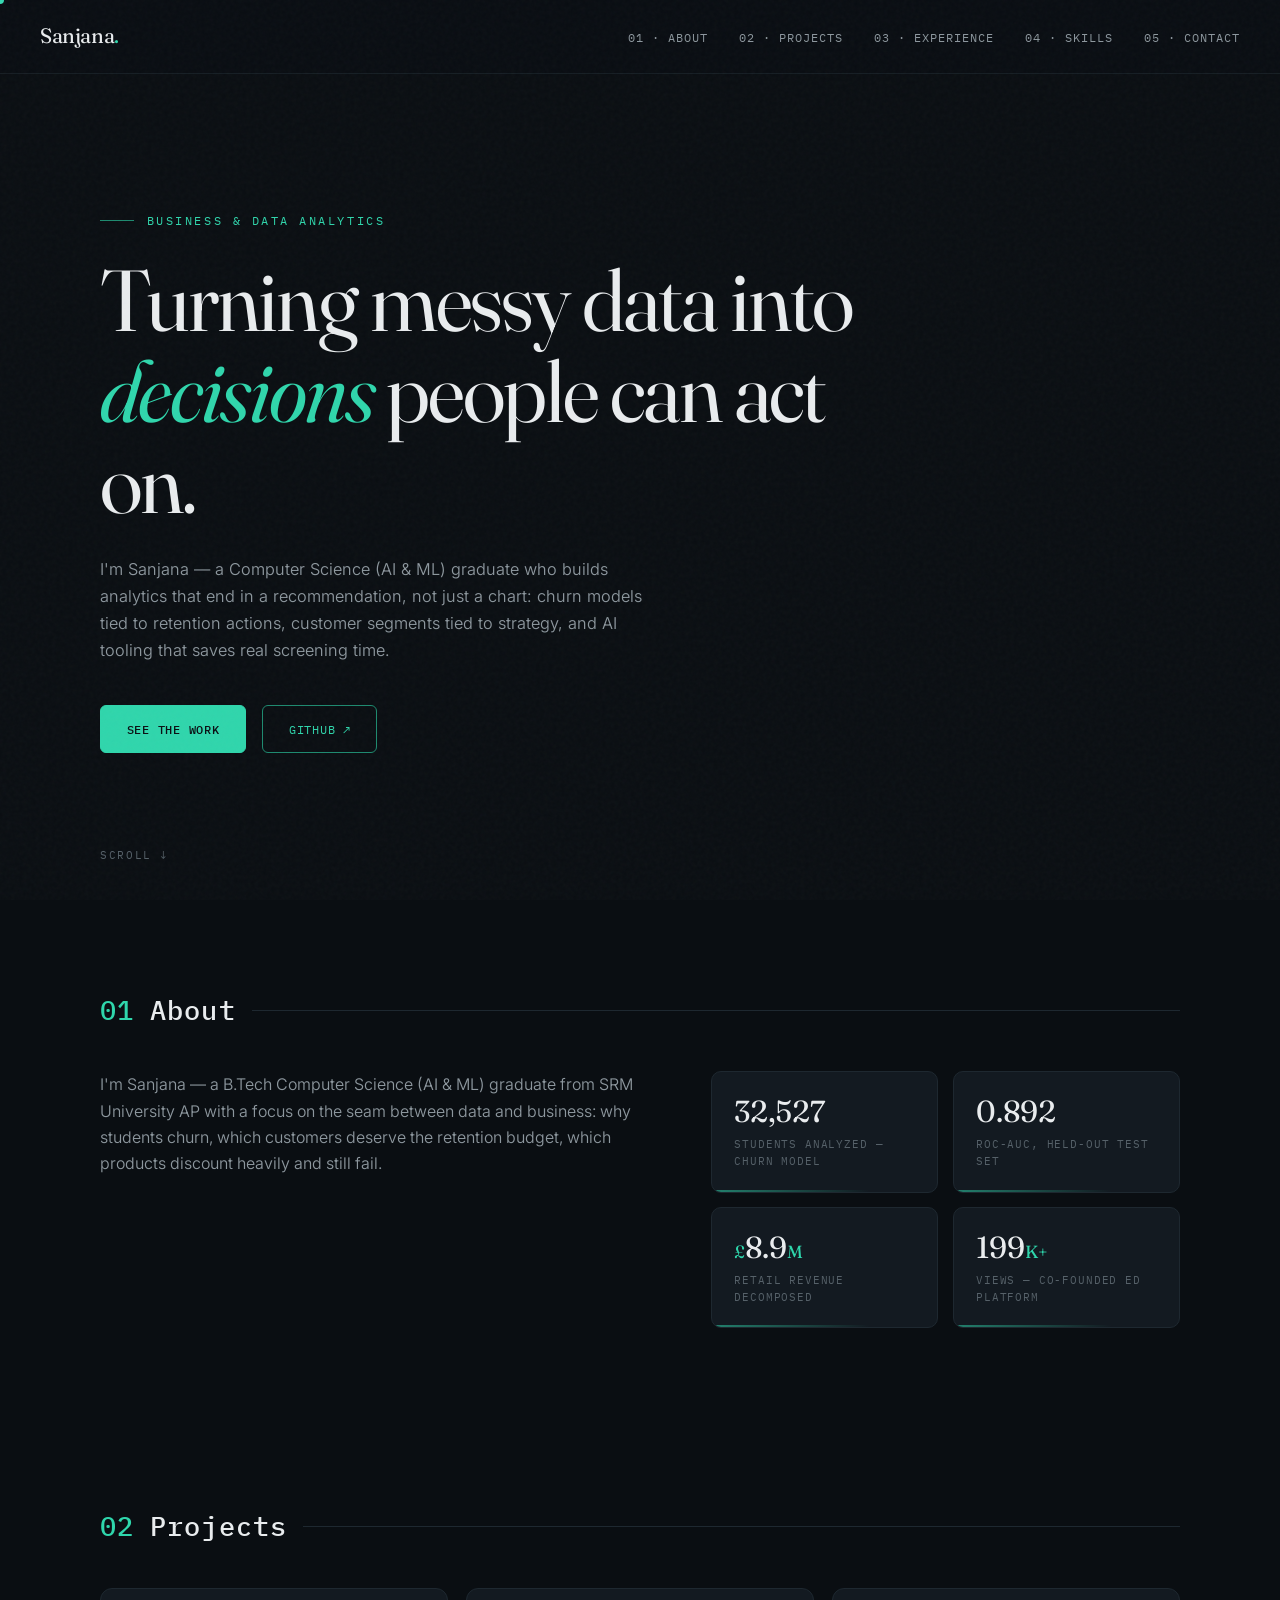
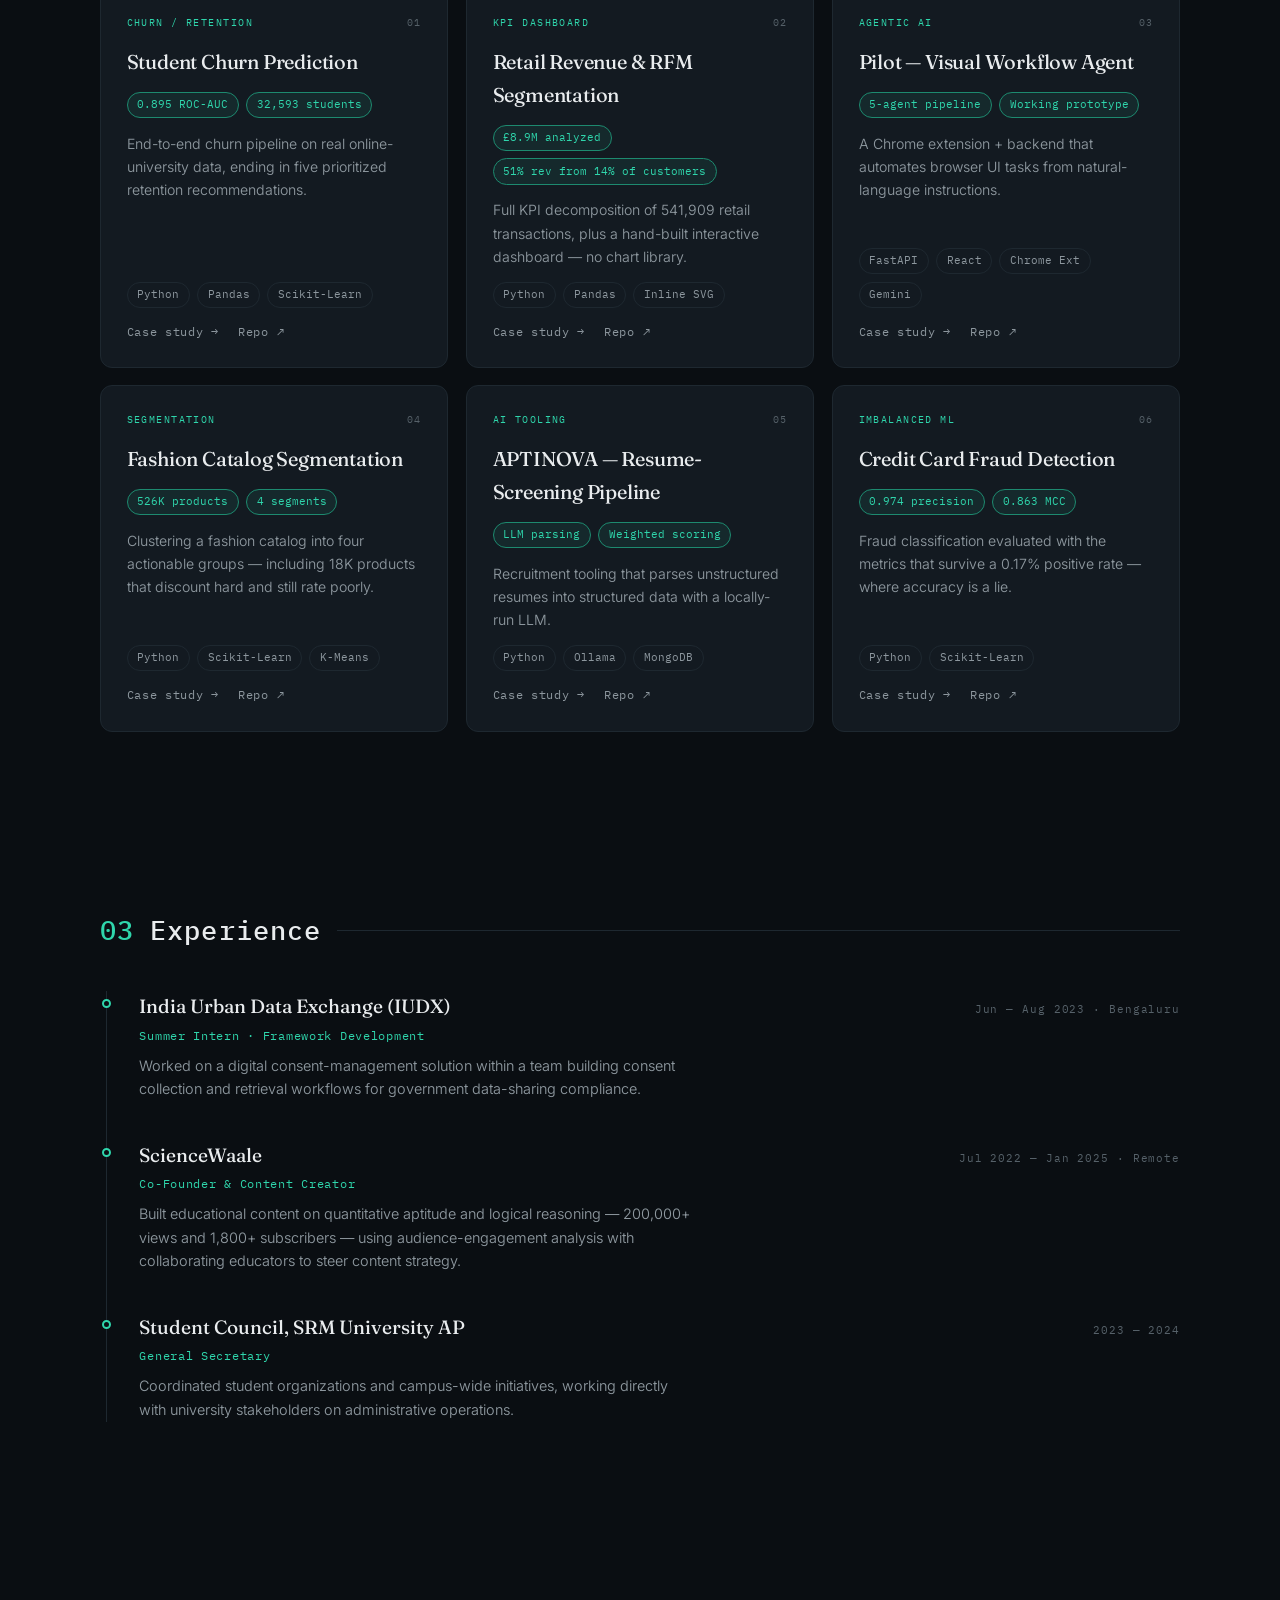
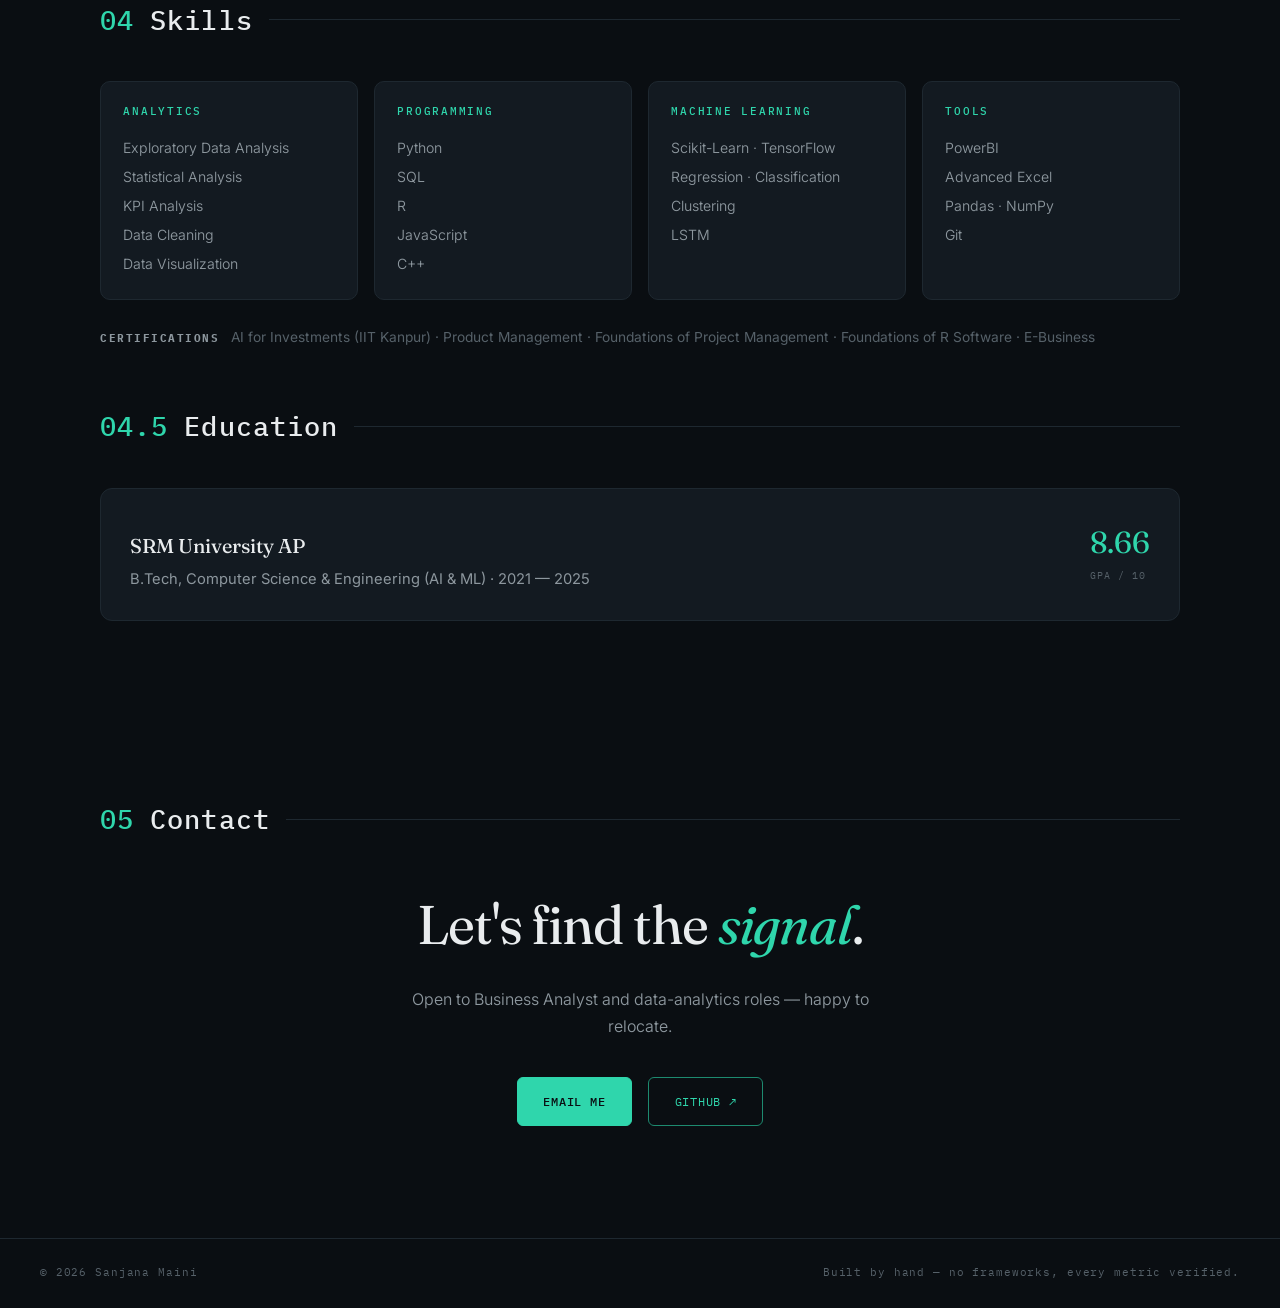
==== index.html @ 097d4530 "Site tweaks: drop Now strip, bigger section headings, trim About, contact email - Remove the Now str" ====
<!DOCTYPE html>
<html lang="en">
<head>
<meta charset="UTF-8">
<meta name="viewport" content="width=device-width, initial-scale=1.0">
<meta name="theme-color" content="#0a0e12">
<meta name="description" content="Sanjana Maini — Business & Data Analytics. CSE (AI/ML) graduate turning messy data into decisions: churn prediction, customer segmentation, KPI dashboards.">
<meta property="og:title" content="Sanjana Maini — Business & Data Analytics">
<meta property="og:description" content="Analytics with verified results: churn model at 0.895 ROC-AUC on 32,593 students, £8.9M retail revenue decomposed, LLM-powered resume parsing.">
<meta property="og:url" content="https://sanjanamaini.github.io">
<meta property="og:type" content="website">
<title>Sanjana Maini — Business & Data Analytics</title>
<link rel="icon" type="image/svg+xml" href='data:image/svg+xml,<svg xmlns="http://www.w3.org/2000/svg" viewBox="0 0 32 32"><rect width="32" height="32" rx="7" fill="%230a0e12"/><path d="M8 22 L13 14 L18 18 L24 9" stroke="%232fd6ac" stroke-width="2.5" fill="none" stroke-linecap="round" stroke-linejoin="round"/></svg>'>
<link rel="preconnect" href="https://fonts.googleapis.com">
<link rel="preconnect" href="https://fonts.gstatic.com" crossorigin>
<link href="https://fonts.googleapis.com/css2?family=Fraunces:ital,opsz,wght@0,9..144,300..700;1,9..144,300..700&family=Inter:wght@300..700&family=IBM+Plex+Mono:wght@300;400;500&display=swap" rel="stylesheet">
<script type="application/ld+json">
{
  "@context": "https://schema.org",
  "@type": "Person",
  "name": "Sanjana Maini",
  "url": "https://sanjanamaini.github.io",
  "email": "mailto:sanjumaini18@gmail.com",
  "jobTitle": "Business & Data Analyst",
  "alumniOf": "SRM University AP",
  "sameAs": ["https://github.com/sanjanamaini"]
}
</script>
<style>
:root {
  --bg: #0a0e12;
  --bg-elevated: #0f141a;
  --bg-card: #131a21;
  --border: #1e2830;
  --border-hover: #2c3a45;
  --text-primary: #e9ecee;
  --text-secondary: #8d979e;
  --text-muted: #566169;
  --accent: #2fd6ac;
  --accent-dim: #1d8a6f;
  --accent-glow: rgba(47, 214, 172, 0.08);
  --accent-2: #7aa5f8;
  --serif: 'Fraunces', Georgia, serif;
  --sans: 'Inter', -apple-system, sans-serif;
  --mono: 'IBM Plex Mono', monospace;
  --ease-out: cubic-bezier(0.16, 1, 0.3, 1);
}

*, *::before, *::after { margin: 0; padding: 0; box-sizing: border-box; }

::selection { background: var(--accent); color: var(--bg); }

html { scroll-behavior: smooth; scrollbar-width: thin; scrollbar-color: var(--border) transparent; }

body {
  font-family: var(--sans);
  background: var(--bg);
  color: var(--text-primary);
  line-height: 1.65;
  -webkit-font-smoothing: antialiased;
  overflow-x: hidden;
  cursor: none;
}

/* Grain overlay */
body::before {
  content: '';
  position: fixed; inset: 0;
  background-image: url("data:image/svg+xml,%3Csvg viewBox='0 0 256 256' xmlns='http://www.w3.org/2000/svg'%3E%3Cfilter id='n'%3E%3CfeTurbulence type='fractalNoise' baseFrequency='0.85' numOctaves='4' stitchTiles='stitch'/%3E%3C/filter%3E%3Crect width='100%25' height='100%25' filter='url(%23n)' opacity='0.03'/%3E%3C/svg%3E");
  pointer-events: none; z-index: 9999;
}

a { color: inherit; text-decoration: none; }

/* Custom cursor */
#cursor {
  position: fixed; width: 8px; height: 8px; border-radius: 50%;
  background: var(--accent); pointer-events: none; z-index: 10000;
  transform: translate(-50%, -50%);
  transition: width .25s var(--ease-out), height .25s var(--ease-out), opacity .25s;
  mix-blend-mode: screen;
}
#cursor.grow { width: 34px; height: 34px; opacity: .35; }
@media (hover: none) { #cursor { display: none; } body { cursor: auto; } }

/* NAV */
nav {
  position: fixed; top: 0; left: 0; right: 0; z-index: 100;
  padding: 1.2rem 2.5rem;
  display: flex; justify-content: space-between; align-items: center;
  backdrop-filter: blur(18px) saturate(1.4);
  -webkit-backdrop-filter: blur(18px) saturate(1.4);
  background: rgba(10, 14, 18, 0.72);
  border-bottom: 1px solid rgba(30, 40, 48, 0.6);
}
.nav-logo { font-family: var(--serif); font-size: 1.3rem; letter-spacing: -0.02em; }
.nav-logo span { color: var(--accent); }
.nav-links { display: flex; gap: 1.9rem; list-style: none; align-items: center; }
.nav-links a {
  font-family: var(--mono); font-size: .72rem; color: var(--text-secondary);
  letter-spacing: .09em; text-transform: uppercase; position: relative; transition: color .3s;
}
.nav-links a::after {
  content: ''; position: absolute; bottom: -4px; left: 0; width: 0; height: 1px;
  background: var(--accent); transition: width .4s var(--ease-out);
}
.nav-links a:hover { color: var(--text-primary); }
.nav-links a:hover::after { width: 100%; }
@media (max-width: 720px) { .nav-links { display: none; } }

/* HERO */
.hero {
  min-height: 100vh; display: flex; flex-direction: column; justify-content: center;
  padding: 8rem 2.5rem 4rem; max-width: 1160px; margin: 0 auto; position: relative;
}
.hero-label {
  font-family: var(--mono); font-size: .72rem; color: var(--accent);
  letter-spacing: .22em; text-transform: uppercase; margin-bottom: 1.6rem;
  display: flex; align-items: center; gap: .8rem;
}
.hero-label::before { content: ''; width: 34px; height: 1px; background: var(--accent-dim); }
h1 {
  font-family: var(--serif); font-weight: 380; font-size: clamp(2.7rem, 7.5vw, 5.4rem);
  line-height: 1.05; letter-spacing: -0.025em; max-width: 15ch;
}
h1 em { font-style: italic; color: var(--accent); }
.hero-sub {
  margin-top: 1.8rem; max-width: 56ch; color: var(--text-secondary); font-size: 1.02rem; font-weight: 340;
}
.hero-actions { margin-top: 2.6rem; display: flex; gap: 1rem; flex-wrap: wrap; }
.btn {
  font-family: var(--mono); font-size: .78rem; letter-spacing: .06em; text-transform: uppercase;
  padding: .8rem 1.6rem; border-radius: 6px; border: 1px solid var(--accent-dim);
  color: var(--accent); background: transparent;
  transition: all .35s var(--ease-out); display: inline-flex; align-items: center; gap: .5rem;
}
.btn:hover { background: var(--accent-glow); border-color: var(--accent); transform: translateY(-2px); }
.btn.solid { background: var(--accent); color: var(--bg); border-color: var(--accent); font-weight: 500; }
.btn.solid:hover { filter: brightness(1.1); }
.hero-scroll {
  position: absolute; bottom: 2.2rem; left: 2.5rem;
  font-family: var(--mono); font-size: .68rem; color: var(--text-muted);
  letter-spacing: .15em; text-transform: uppercase;
  animation: drift 2.4s ease-in-out infinite;
}
@keyframes drift { 50% { transform: translateY(6px); } }

/* SECTIONS */
section { max-width: 1160px; margin: 0 auto; padding: 5.5rem 2.5rem; }
.section-label {
  font-family: var(--mono); font-weight: 500; font-size: clamp(1.3rem, 2.6vw, 1.7rem); color: var(--text-primary);
  letter-spacing: .04em; margin-bottom: 2.4rem; display: flex; align-items: center; gap: 1rem;
}
.section-label .num { color: var(--accent); }
.section-label::after { content: ''; flex: 1; height: 1px; background: var(--border); }

/* Reveal */
.reveal { opacity: 0; transform: translateY(26px); transition: opacity .8s var(--ease-out), transform .8s var(--ease-out); }
.reveal.visible { opacity: 1; transform: none; }

/* ABOUT + STATS */
.about-grid { display: grid; grid-template-columns: 1.2fr 1fr; gap: 3rem; align-items: start; }
@media (max-width: 860px) { .about-grid { grid-template-columns: 1fr; } }
.about-text p { color: var(--text-secondary); margin-bottom: 1.1rem; font-weight: 340; }
.about-text p strong { color: var(--text-primary); font-weight: 550; }
.stat-grid { display: grid; grid-template-columns: 1fr 1fr; gap: .9rem; }
.stat-card {
  background: var(--bg-card); border: 1px solid var(--border); border-radius: 10px;
  padding: 1.3rem 1.4rem; position: relative; overflow: hidden;
  transition: border-color .35s, transform .35s var(--ease-out);
}
.stat-card:hover { border-color: var(--accent-dim); transform: translateY(-3px); }
.stat-card::after {
  content: ''; position: absolute; left: 0; bottom: 0; height: 2px; width: 100%;
  background: linear-gradient(90deg, var(--accent), transparent 70%); opacity: .55;
}
.stat-number {
  font-family: var(--serif); font-size: 1.9rem; color: var(--text-primary);
  font-variant-numeric: tabular-nums; line-height: 1.2;
}
.stat-number .unit { font-size: 1.1rem; color: var(--accent); }
.stat-label { font-family: var(--mono); font-size: .66rem; color: var(--text-muted); letter-spacing: .08em; text-transform: uppercase; margin-top: .4rem; }

/* PROJECTS */
.project-grid { display: grid; grid-template-columns: repeat(auto-fill, minmax(330px, 1fr)); gap: 1.1rem; }
.project-card {
  background: var(--bg-card); border: 1px solid var(--border); border-radius: 12px;
  padding: 1.6rem; display: flex; flex-direction: column; gap: .85rem;
  transition: border-color .35s, transform .35s var(--ease-out), box-shadow .35s;
  will-change: transform;
}
.project-card:hover { border-color: var(--border-hover); box-shadow: 0 18px 44px rgba(0,0,0,.35); }
.project-tag {
  font-family: var(--mono); font-size: .64rem; letter-spacing: .14em; text-transform: uppercase;
  color: var(--accent); display: flex; justify-content: space-between; align-items: center;
}
.project-tag .idx { color: var(--text-muted); }
.project-card h3 { font-family: var(--serif); font-weight: 450; font-size: 1.25rem; letter-spacing: -0.01em; }
.chips { display: flex; flex-wrap: wrap; gap: .45rem; }
.chip {
  font-family: var(--mono); font-size: .66rem; padding: .22rem .6rem;
  border: 1px solid var(--border); border-radius: 999px; color: var(--text-secondary);
}
.chip.metric { color: var(--accent); border-color: var(--accent-dim); background: var(--accent-glow); }
.project-card p { font-size: .88rem; color: var(--text-secondary); font-weight: 340; flex: 1; }
.card-links { display: flex; gap: 1.2rem; font-family: var(--mono); font-size: .72rem; letter-spacing: .06em; }
.card-links a { color: var(--text-secondary); border-bottom: 1px solid transparent; transition: color .3s, border-color .3s; }
.card-links a:hover { color: var(--accent); border-color: var(--accent-dim); }

/* MODAL */
#modal-backdrop {
  position: fixed; inset: 0; background: rgba(6, 9, 12, .78); backdrop-filter: blur(6px);
  z-index: 500; display: none; align-items: center; justify-content: center; padding: 1.5rem;
}
#modal-backdrop.open { display: flex; }
#modal {
  background: var(--bg-elevated); border: 1px solid var(--border-hover); border-radius: 16px;
  max-width: 640px; width: 100%; max-height: 84vh; overflow-y: auto; padding: 2.2rem;
  animation: pop .35s var(--ease-out);
}
@keyframes pop { from { opacity: 0; transform: translateY(18px) scale(.98); } }
#modal .project-tag { margin-bottom: .8rem; }
#modal h3 { font-family: var(--serif); font-size: 1.7rem; font-weight: 450; margin-bottom: 1.2rem; }
#modal h4 {
  font-family: var(--mono); font-size: .68rem; letter-spacing: .18em; text-transform: uppercase;
  color: var(--accent); margin: 1.3rem 0 .45rem;
}
#modal p { color: var(--text-secondary); font-size: .92rem; font-weight: 340; }
#modal .chips { margin-top: 1.4rem; }
#modal-close {
  float: right; font-family: var(--mono); font-size: .8rem; color: var(--text-muted);
  background: none; border: 1px solid var(--border); border-radius: 6px; padding: .3rem .7rem;
  cursor: none; transition: all .3s;
}
#modal-close:hover { color: var(--accent); border-color: var(--accent-dim); }
#modal .modal-repo { display: inline-block; margin-top: 1.5rem; }

/* EXPERIENCE */
.timeline { border-left: 1px solid var(--border); margin-left: .4rem; padding-left: 2rem; display: flex; flex-direction: column; gap: 2.4rem; }
.t-entry { position: relative; }
.t-entry::before {
  content: ''; position: absolute; left: calc(-2rem - 5px); top: .5rem;
  width: 9px; height: 9px; border-radius: 50%;
  background: var(--bg); border: 2px solid var(--accent);
}
.t-head { display: flex; justify-content: space-between; align-items: baseline; gap: 1rem; flex-wrap: wrap; }
.t-head h3 { font-family: var(--serif); font-weight: 450; font-size: 1.2rem; }
.t-dates { font-family: var(--mono); font-size: .7rem; color: var(--text-muted); letter-spacing: .08em; }
.t-role { font-family: var(--mono); font-size: .74rem; color: var(--accent); letter-spacing: .06em; margin: .2rem 0 .5rem; }
.t-entry p { color: var(--text-secondary); font-size: .9rem; font-weight: 340; max-width: 62ch; }

/* SKILLS */
.skills-grid { display: grid; grid-template-columns: repeat(auto-fill, minmax(240px, 1fr)); gap: 1rem; }
.skill-card { background: var(--bg-card); border: 1px solid var(--border); border-radius: 10px; padding: 1.3rem 1.4rem; transition: border-color .35s; }
.skill-card:hover { border-color: var(--accent-dim); }
.skill-card h3 { font-family: var(--mono); font-size: .68rem; letter-spacing: .16em; text-transform: uppercase; color: var(--accent); margin-bottom: .8rem; font-weight: 500; }
.skill-card ul { list-style: none; }
.skill-card li { font-size: .88rem; color: var(--text-secondary); padding: .18rem 0; font-weight: 340; }
.certs-line { margin-top: 1.6rem; font-size: .86rem; color: var(--text-muted); }
.certs-line strong { font-family: var(--mono); font-size: .68rem; letter-spacing: .14em; text-transform: uppercase; color: var(--text-secondary); }

/* EDUCATION */
.edu-card {
  background: var(--bg-card); border: 1px solid var(--border); border-radius: 12px; padding: 1.8rem;
  display: flex; justify-content: space-between; gap: 1.5rem; flex-wrap: wrap; align-items: baseline;
}
.edu-card h3 { font-family: var(--serif); font-weight: 450; font-size: 1.25rem; }
.edu-card .deg { color: var(--text-secondary); font-size: .92rem; margin-top: .3rem; }
.edu-gpa { font-family: var(--serif); font-size: 1.9rem; color: var(--accent); }
.edu-gpa small { font-family: var(--mono); font-size: .64rem; color: var(--text-muted); display: block; letter-spacing: .1em; text-transform: uppercase; }

/* CONTACT */
.contact-section { text-align: center; padding-bottom: 7rem; }
.contact-heading { font-family: var(--serif); font-weight: 400; font-size: clamp(2rem, 5vw, 3.4rem); letter-spacing: -0.02em; margin-bottom: 1rem; }
.contact-heading em { font-style: italic; color: var(--accent); }
.contact-sub { color: var(--text-secondary); max-width: 46ch; margin: 0 auto 2.4rem; font-weight: 340; }
.contact-links { display: flex; gap: 1rem; justify-content: center; flex-wrap: wrap; }

footer {
  border-top: 1px solid var(--border); padding: 1.6rem 2.5rem;
  display: flex; justify-content: space-between; gap: 1rem; flex-wrap: wrap;
  font-family: var(--mono); font-size: .68rem; color: var(--text-muted); letter-spacing: .08em;
}
</style>
</head>
<body>

<div id="cursor"></div>

<nav>
  <a class="nav-logo" href="#top">Sanjana<span>.</span></a>
  <ul class="nav-links">
    <li><a href="#about">01 · About</a></li>
    <li><a href="#projects">02 · Projects</a></li>
    <li><a href="#experience">03 · Experience</a></li>
    <li><a href="#skills">04 · Skills</a></li>
    <li><a href="#contact">05 · Contact</a></li>
  </ul>
</nav>

<header class="hero" id="top">
  <div class="hero-label">Business &amp; Data Analytics</div>
  <h1>Turning messy data into <em>decisions</em> people can act on.</h1>
  <p class="hero-sub">
    I'm Sanjana — a Computer Science (AI &amp; ML) graduate who builds analytics that end in a
    recommendation, not just a chart: churn models tied to retention actions, customer segments tied
    to strategy, and AI tooling that saves real screening time.
  </p>
  <div class="hero-actions">
    <a class="btn solid" href="#projects">See the work</a>
    <a class="btn" href="https://github.com/sanjanamaini" target="_blank" rel="noopener">GitHub ↗</a>
  </div>
  <div class="hero-scroll">Scroll ↓</div>
</header>

<section id="about" class="reveal">
  <div class="section-label"><span class="num">01</span> About</div>
  <div class="about-grid">
    <div class="about-text">
      <p>
        I'm Sanjana — a B.Tech Computer Science (AI &amp; ML) graduate from SRM University AP with a
        focus on the seam between data and business: why students churn, which customers deserve the
        retention budget, which products discount heavily and still fail.
      </p>
    </div>
    <div class="stat-grid">
      <div class="stat-card"><div class="stat-number" data-count="32593">0</div><div class="stat-label">Students analyzed — churn model</div></div>
      <div class="stat-card"><div class="stat-number"><span data-count="0.895" data-dec="3">0</span></div><div class="stat-label">ROC-AUC, held-out test set</div></div>
      <div class="stat-card"><div class="stat-number"><span class="unit">£</span><span data-count="8.9" data-dec="1">0</span><span class="unit">M</span></div><div class="stat-label">Retail revenue decomposed</div></div>
      <div class="stat-card"><div class="stat-number"><span data-count="200">0</span><span class="unit">K+</span></div><div class="stat-label">Views — co-founded ed platform</div></div>
    </div>
  </div>
</section>

<section id="projects" class="reveal">
  <div class="section-label"><span class="num">02</span> Projects</div>
  <div class="project-grid" id="project-grid"></div>
</section>

<section id="experience" class="reveal">
  <div class="section-label"><span class="num">03</span> Experience</div>
  <div class="timeline">
    <div class="t-entry">
      <div class="t-head"><h3>India Urban Data Exchange (IUDX)</h3><span class="t-dates">Jun — Aug 2023 · Bengaluru</span></div>
      <div class="t-role">Summer Intern · Framework Development</div>
      <p>Worked on a digital consent-management solution within a team building consent collection and
      retrieval workflows for government data-sharing compliance.</p>
    </div>
    <div class="t-entry">
      <div class="t-head"><h3>ScienceWaale</h3><span class="t-dates">Jul 2022 — Jan 2025 · Remote</span></div>
      <div class="t-role">Co-Founder &amp; Content Creator</div>
      <p>Built educational content on quantitative aptitude and logical reasoning — 200,000+ views and
      1,800+ subscribers — using audience-engagement analysis with collaborating educators to steer
      content strategy.</p>
    </div>
    <div class="t-entry">
      <div class="t-head"><h3>Student Council, SRM University AP</h3><span class="t-dates">2023 — 2024</span></div>
      <div class="t-role">General Secretary</div>
      <p>Coordinated student organizations and campus-wide initiatives, working directly with university
      stakeholders on administrative operations.</p>
    </div>
  </div>
</section>

<section id="skills" class="reveal">
  <div class="section-label"><span class="num">04</span> Skills</div>
  <div class="skills-grid">
    <div class="skill-card"><h3>Analytics</h3><ul>
      <li>Exploratory Data Analysis</li><li>Statistical Analysis</li><li>KPI Analysis</li><li>Data Cleaning</li><li>Data Visualization</li>
    </ul></div>
    <div class="skill-card"><h3>Programming</h3><ul>
      <li>Python</li><li>SQL</li><li>R</li><li>JavaScript</li><li>C++</li>
    </ul></div>
    <div class="skill-card"><h3>Machine Learning</h3><ul>
      <li>Scikit-Learn · TensorFlow</li><li>Regression · Classification</li><li>Clustering</li><li>LSTM</li>
    </ul></div>
    <div class="skill-card"><h3>Tools</h3><ul>
      <li>PowerBI</li><li>Advanced Excel</li><li>Pandas · NumPy</li><li>Git</li>
    </ul></div>
  </div>
  <p class="certs-line"><strong>Certifications</strong> &nbsp; AI for Investments (IIT Kanpur) · Product Management ·
  Foundations of Project Management · Foundations of R Software · E-Business</p>

  <div style="margin-top:3.5rem;">
    <div class="section-label"><span class="num">04.5</span> Education</div>
    <div class="edu-card">
      <div>
        <h3>SRM University AP</h3>
        <div class="deg">B.Tech, Computer Science &amp; Engineering (AI &amp; ML) · 2021 — 2025</div>
      </div>
      <div class="edu-gpa">8.66<small>GPA / 10</small></div>
    </div>
  </div>
</section>

<section id="contact" class="contact-section reveal">
  <div class="section-label"><span class="num">05</span> Contact</div>
  <h2 class="contact-heading">Let's find the <em>signal</em>.</h2>
  <p class="contact-sub">
    Open to Business Analyst and data-analytics roles — happy to relocate.
  </p>
  <div class="contact-links">
    <a class="btn solid" href="mailto:sanjumaini18@gmail.com">Email me</a>
    <a class="btn" href="https://github.com/sanjanamaini" target="_blank" rel="noopener">GitHub ↗</a>
  </div>
</section>

<footer>
  <span>© 2026 Sanjana Maini</span>
  <span>Built by hand — no frameworks, every metric verified.</span>
</footer>

<div id="modal-backdrop" role="dialog" aria-modal="true">
  <div id="modal">
    <button id="modal-close" aria-label="Close">esc</button>
    <div id="modal-content"></div>
  </div>
</div>

<script>
/* ---------- Project data (all metrics verified from repo outputs) ---------- */
const PROJECTS = [
  {
    tag: "Churn / Retention", name: "Student Churn Prediction",
    repo: "https://github.com/sanjanamaini/user-adoption-analysis",
    metrics: ["0.895 ROC-AUC", "32,593 students"],
    stack: ["Python", "Pandas", "Scikit-Learn"],
    blurb: "End-to-end churn pipeline on real online-university data, ending in five prioritized retention recommendations.",
    challenge: "The Open University loses ~31% of students to withdrawal. Which ones, and what should intervention target first?",
    approach: "Merged five OULAD tables (demographics, registration, assessments, clickstream), engineered 13 behavioral features, trained a class-balanced Random Forest, and validated on 6,519 held-out students.",
    result: "82% accuracy, 0.895 ROC-AUC. The decisive finding: students who never submit an assessment churn at 79.5% vs the 31.2% baseline — an early-warning signal available within weeks of enrollment. Findings shipped as an impact-vs-effort priority matrix."
  },
  {
    tag: "KPI Dashboard", name: "Retail Revenue & RFM Segmentation",
    repo: "https://github.com/sanjanamaini/business-kpi-dashboard",
    metrics: ["£8.9M analyzed", "51% rev from 14% of customers"],
    stack: ["Python", "Pandas", "Inline SVG"],
    blurb: "Full KPI decomposition of 541,909 retail transactions, plus a hand-built interactive dashboard — no chart library.",
    challenge: "A UK online retailer's raw transaction log: where does revenue actually come from, and which customers deserve the retention budget?",
    approach: "Cleaned to paid transactions, decomposed revenue by month/product/country, then segmented all 4,338 customers by RFM quartiles (recency, frequency, monetary). Built a self-contained interactive dashboard.html with hand-written SVG charts.",
    result: "Champions — 14% of customers — drive 51% of revenue (£4.58M). The 646 'at risk' customers hold £1.04M of demonstrated spend: the clearest-payback retention campaign in the data."
  },
  {
    tag: "Agentic AI", name: "Pilot — Visual Workflow Agent",
    repo: "https://github.com/sanjanamaini/Pilot-Visual-Workflow-Agent",
    metrics: ["5-agent pipeline", "Working prototype"],
    stack: ["FastAPI", "React", "Chrome Ext", "Gemini"],
    blurb: "A Chrome extension + backend that automates browser UI tasks from natural-language instructions.",
    challenge: "Can an AI agent reliably operate a real browser UI from a plain-English instruction?",
    approach: "A Manifest V3 Chrome extension drives pages via chrome.debugger while a FastAPI backend runs an interpret → plan → act → verify → narrate loop, each stage a Gemini vision/text call.",
    result: "A working end-to-end prototype: instruction in, sequence of verified UI actions out, with the agent narrating what it did and why."
  },
  {
    tag: "Segmentation", name: "Fashion Catalog Segmentation",
    repo: "https://github.com/sanjanamaini/MyntraFashion-analysis",
    metrics: ["526K products", "4 segments"],
    stack: ["Python", "Scikit-Learn", "K-Means"],
    blurb: "Clustering a fashion catalog into four actionable groups — including 18K products that discount hard and still rate poorly.",
    challenge: "526K Myntra listings: which parts of the catalog make money, and which quietly damage the brand?",
    approach: "Cleaned to 117K products, scaled price/discount/rating/review features, elbow-method K-Means (K=4). Explicitly caveated the dataset's capped review counts rather than reporting fake revenue.",
    result: "Four segments with distinct strategies — the standout being 'Risky': 18,319 products averaging 3.26★ despite ~56% discounts. Discounting is masking a quality problem, not fixing it."
  },
  {
    tag: "AI Tooling", name: "APTINOVA — Resume-Screening Pipeline",
    repo: "https://github.com/sanjanamaini/aptinova-pipeline",
    metrics: ["LLM parsing", "Weighted scoring"],
    stack: ["Python", "Ollama", "MongoDB"],
    blurb: "Recruitment tooling that parses unstructured resumes into structured data with a locally-run LLM.",
    challenge: "Manual resume screening is slow and inconsistent. How much of it can structured extraction absorb?",
    approach: "Pipeline pulls resumes from a MongoDB store, extracts text (PDF/DOCX), and uses DeepSeek-R1 via Ollama to emit structured JSON — skills, experience with durations, education, certifications — then scores candidates against role requirements with a weighted rubric.",
    result: "A working prototype built with collaborators: unstructured resume in, structured candidate profile and score out."
  },
  {
    tag: "Imbalanced ML", name: "Credit Card Fraud Detection",
    repo: "https://github.com/sanjanamaini/Credit-card-fraud-detection",
    metrics: ["0.974 precision", "0.863 MCC"],
    stack: ["Python", "Scikit-Learn"],
    blurb: "Fraud classification evaluated with the metrics that survive a 0.17% positive rate — where accuracy is a lie.",
    challenge: "With 0.17% fraud, a model that predicts 'never fraud' scores 99.8% accuracy. What does honest evaluation look like?",
    approach: "Random Forest on the standard Kaggle dataset, judged on precision/recall, F1, and Matthews correlation instead of accuracy.",
    result: "Precision 0.974, recall 0.765, F1 0.857, MCC 0.863 — reported with the trade-off stated plainly: roughly 1 in 4 fraud cases still slips through, and that's the number that matters."
  }
];

/* ---------- Render project cards ---------- */
const grid = document.getElementById("project-grid");
PROJECTS.forEach((p, i) => {
  const card = document.createElement("article");
  card.className = "project-card";
  card.innerHTML = `
    <div class="project-tag"><span>${p.tag}</span><span class="idx">0${i + 1}</span></div>
    <h3>${p.name}</h3>
    <div class="chips">${p.metrics.map(m => `<span class="chip metric">${m}</span>`).join("")}</div>
    <p>${p.blurb}</p>
    <div class="chips">${p.stack.map(s => `<span class="chip">${s}</span>`).join("")}</div>
    <div class="card-links">
      <a href="#" data-open="${i}">Case study →</a>
      <a href="${p.repo}" target="_blank" rel="noopener">Repo ↗</a>
    </div>`;
  grid.appendChild(card);
});

/* ---------- Modal ---------- */
const backdrop = document.getElementById("modal-backdrop");
const modalContent = document.getElementById("modal-content");
function openModal(i) {
  const p = PROJECTS[i];
  modalContent.innerHTML = `
    <div class="project-tag"><span>${p.tag}</span></div>
    <h3>${p.name}</h3>
    <div class="chips">${p.metrics.map(m => `<span class="chip metric">${m}</span>`).join("")}</div>
    <h4>The question</h4><p>${p.challenge}</p>
    <h4>The approach</h4><p>${p.approach}</p>
    <h4>The result</h4><p>${p.result}</p>
    <div class="chips">${p.stack.map(s => `<span class="chip">${s}</span>`).join("")}</div>
    <a class="btn modal-repo" href="${p.repo}" target="_blank" rel="noopener">View repository ↗</a>`;
  backdrop.classList.add("open");
  document.body.style.overflow = "hidden";
}
function closeModal() {
  backdrop.classList.remove("open");
  document.body.style.overflow = "";
}
document.addEventListener("click", (e) => {
  const opener = e.target.closest("[data-open]");
  if (opener) { e.preventDefault(); openModal(+opener.dataset.open); }
  if (e.target === backdrop || e.target.closest("#modal-close")) closeModal();
});
document.addEventListener("keydown", (e) => { if (e.key === "Escape") closeModal(); });

/* ---------- Scroll reveal ---------- */
const io = new IntersectionObserver((entries) => {
  entries.forEach((en) => { if (en.isIntersecting) { en.target.classList.add("visible"); io.unobserve(en.target); } });
}, { threshold: 0.12 });
document.querySelectorAll(".reveal").forEach((el) => io.observe(el));

/* ---------- Count-up stats ---------- */
function countUp(el) {
  const target = parseFloat(el.dataset.count);
  const dec = +(el.dataset.dec || 0);
  const dur = 1400, t0 = performance.now();
  (function tick(t) {
    const k = Math.min(1, (t - t0) / dur);
    const eased = 1 - Math.pow(1 - k, 3);
    el.textContent = (target * eased).toLocaleString("en-IN", { minimumFractionDigits: dec, maximumFractionDigits: dec });
    if (k < 1) requestAnimationFrame(tick);
  })(t0);
}
const statIO = new IntersectionObserver((entries) => {
  entries.forEach((en) => { if (en.isIntersecting) { countUp(en.target); statIO.unobserve(en.target); } });
}, { threshold: 0.5 });
document.querySelectorAll("[data-count]").forEach((el) => statIO.observe(el));

/* ---------- Card tilt ---------- */
document.querySelectorAll(".project-card, .stat-card").forEach((card) => {
  card.addEventListener("mousemove", (e) => {
    const r = card.getBoundingClientRect();
    const rx = ((e.clientY - r.top) / r.height - 0.5) * -4;
    const ry = ((e.clientX - r.left) / r.width - 0.5) * 4;
    card.style.transform = `perspective(700px) rotateX(${rx}deg) rotateY(${ry}deg) translateY(-3px)`;
  });
  card.addEventListener("mouseleave", () => { card.style.transform = ""; });
});

/* ---------- Custom cursor ---------- */
const cursor = document.getElementById("cursor");
document.addEventListener("mousemove", (e) => {
  cursor.style.left = e.clientX + "px";
  cursor.style.top = e.clientY + "px";
});
document.querySelectorAll("a, button, .project-card").forEach((el) => {
  el.addEventListener("mouseenter", () => cursor.classList.add("grow"));
  el.addEventListener("mouseleave", () => cursor.classList.remove("grow"));
});
</script>
</body>
</html>
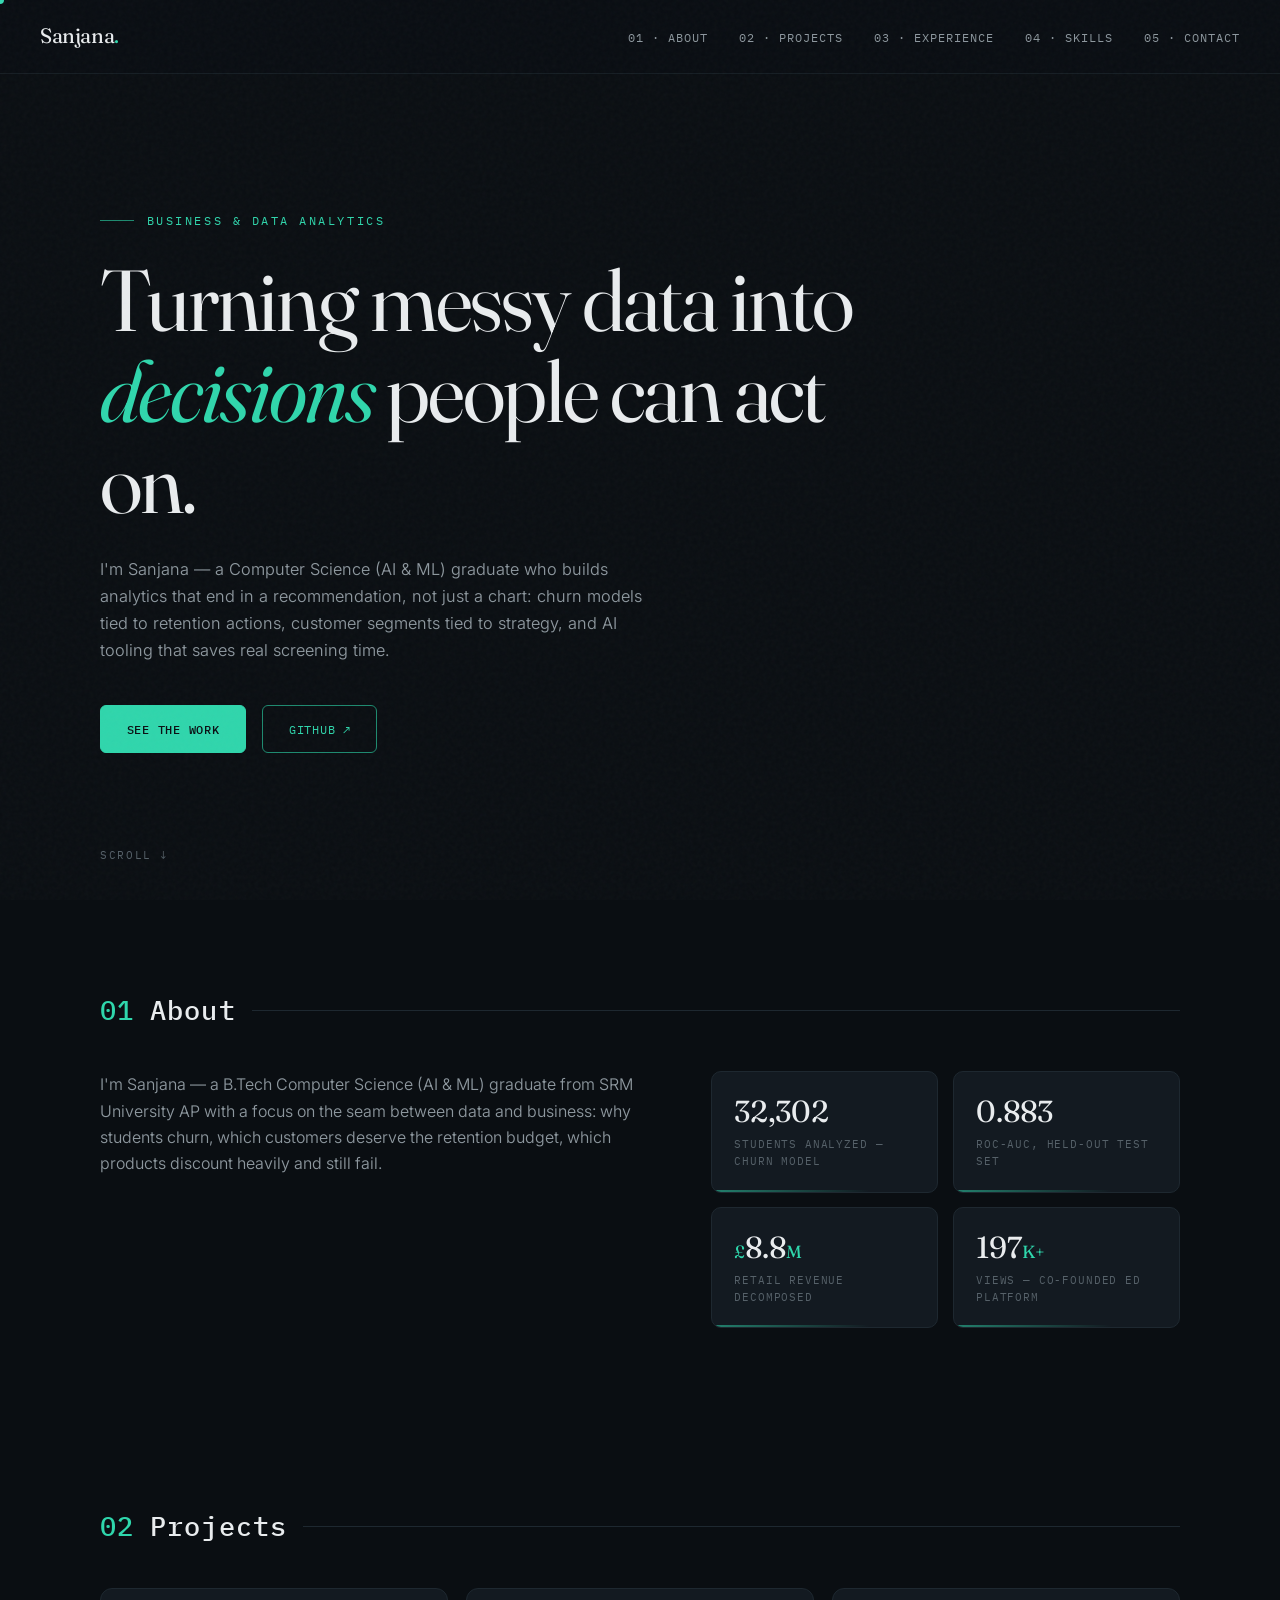
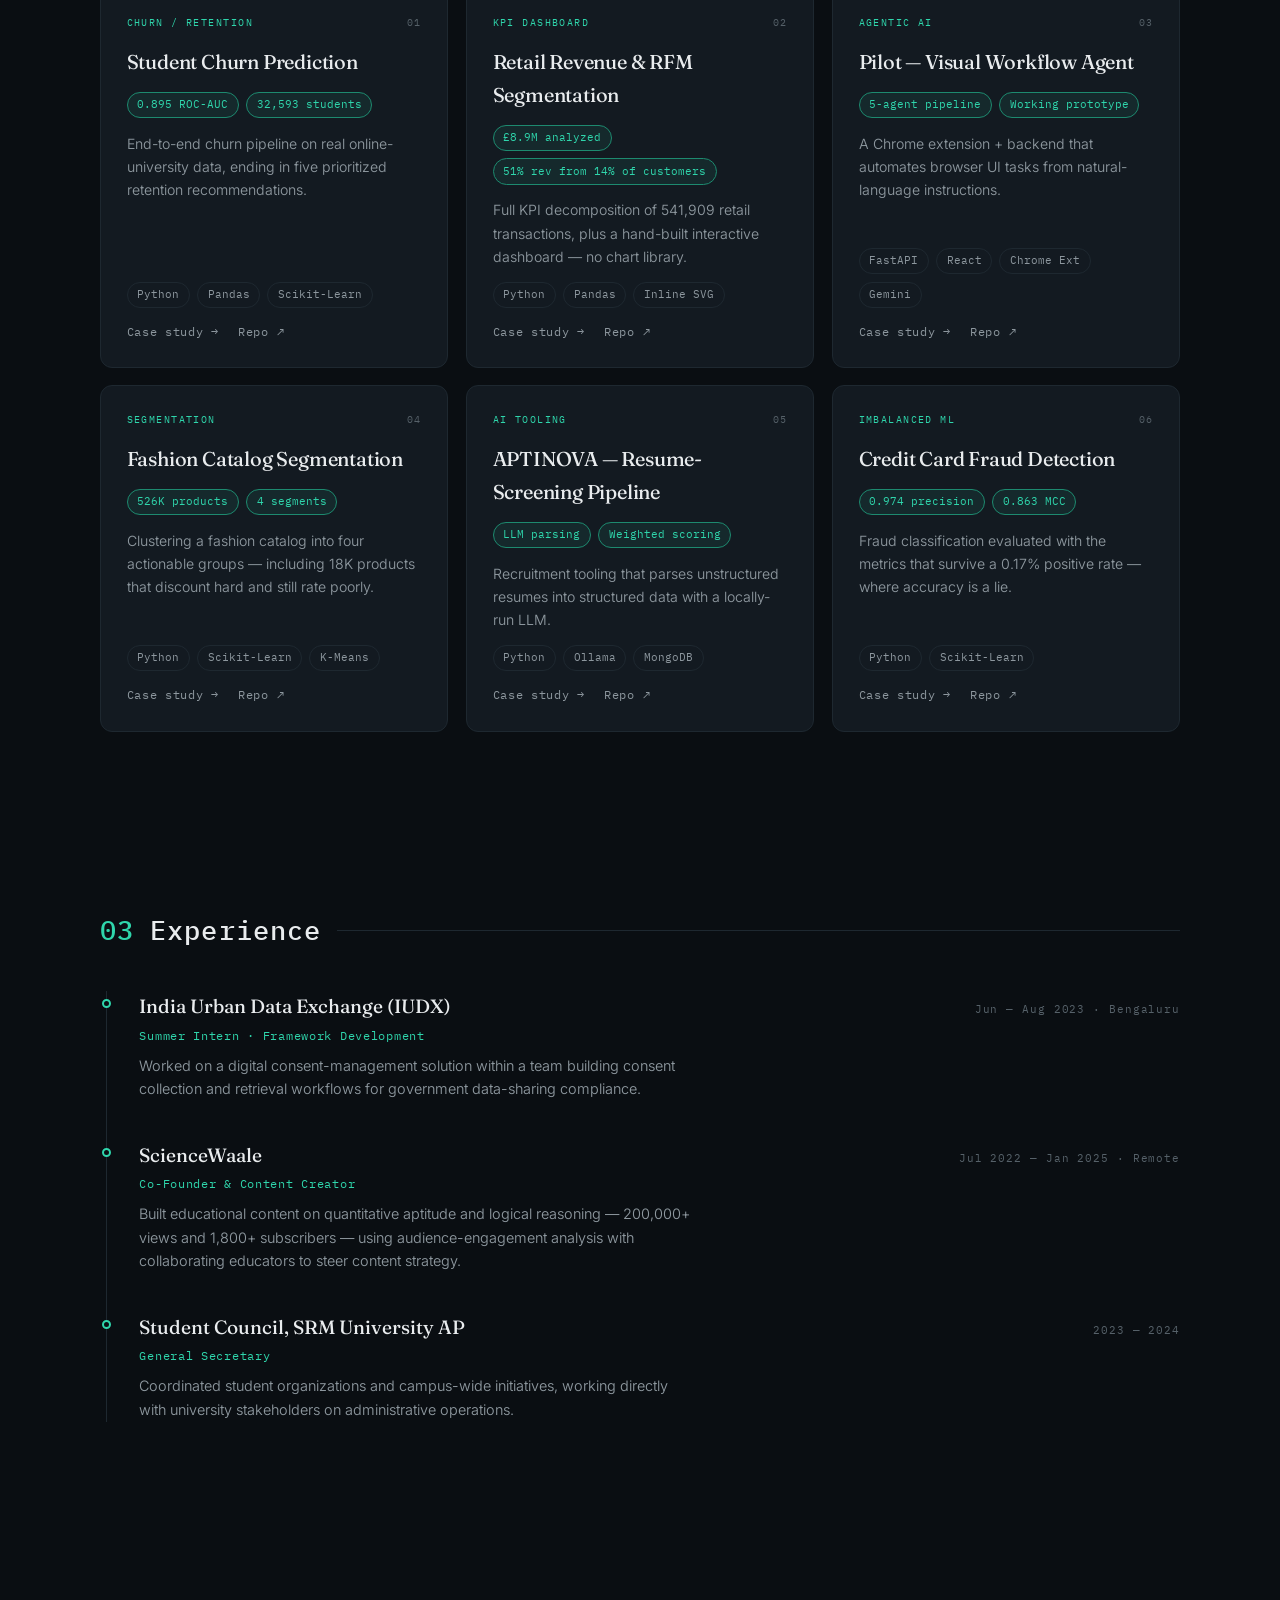
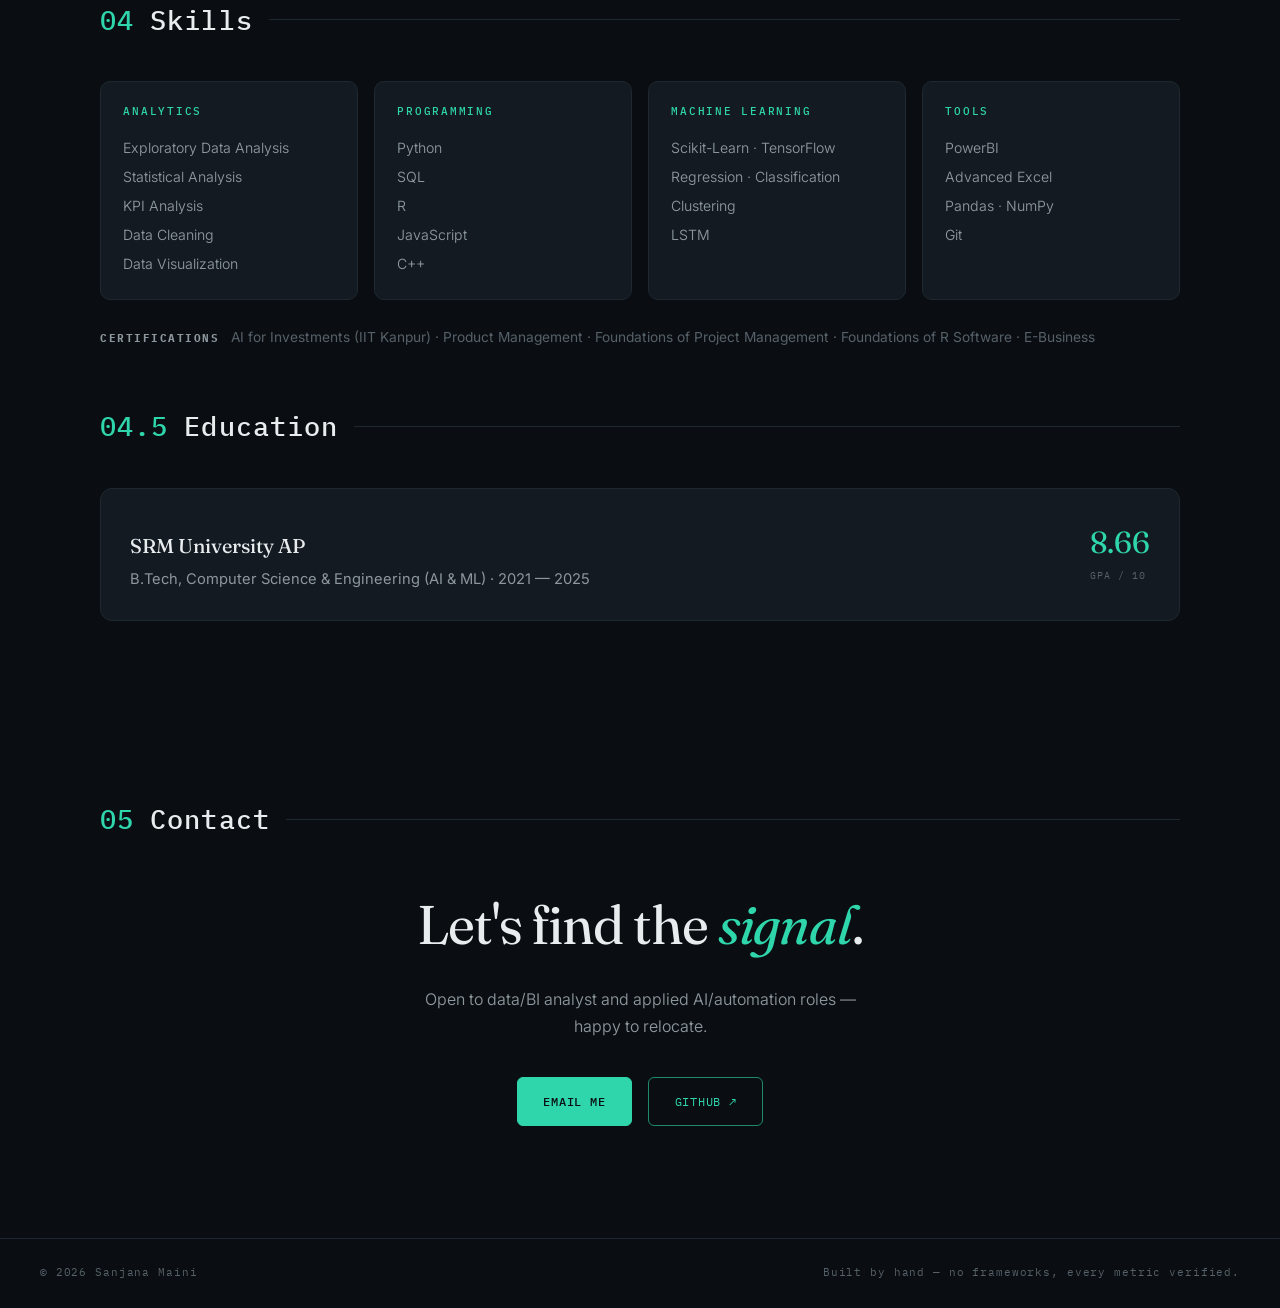
==== commit fa350d0c: "Update contact line to data/BI analyst and applied AI roles" ====
--- a/index.html
+++ b/index.html
@@ -397,7 +397,7 @@
   <div class="section-label"><span class="num">05</span> Contact</div>
   <h2 class="contact-heading">Let's find the <em>signal</em>.</h2>
   <p class="contact-sub">
-    Open to Business Analyst and data-analytics roles — happy to relocate.
+    Open to data/BI analyst and applied AI/automation roles — happy to relocate.
   </p>
   <div class="contact-links">
     <a class="btn solid" href="mailto:sanjumaini18@gmail.com">Email me</a>
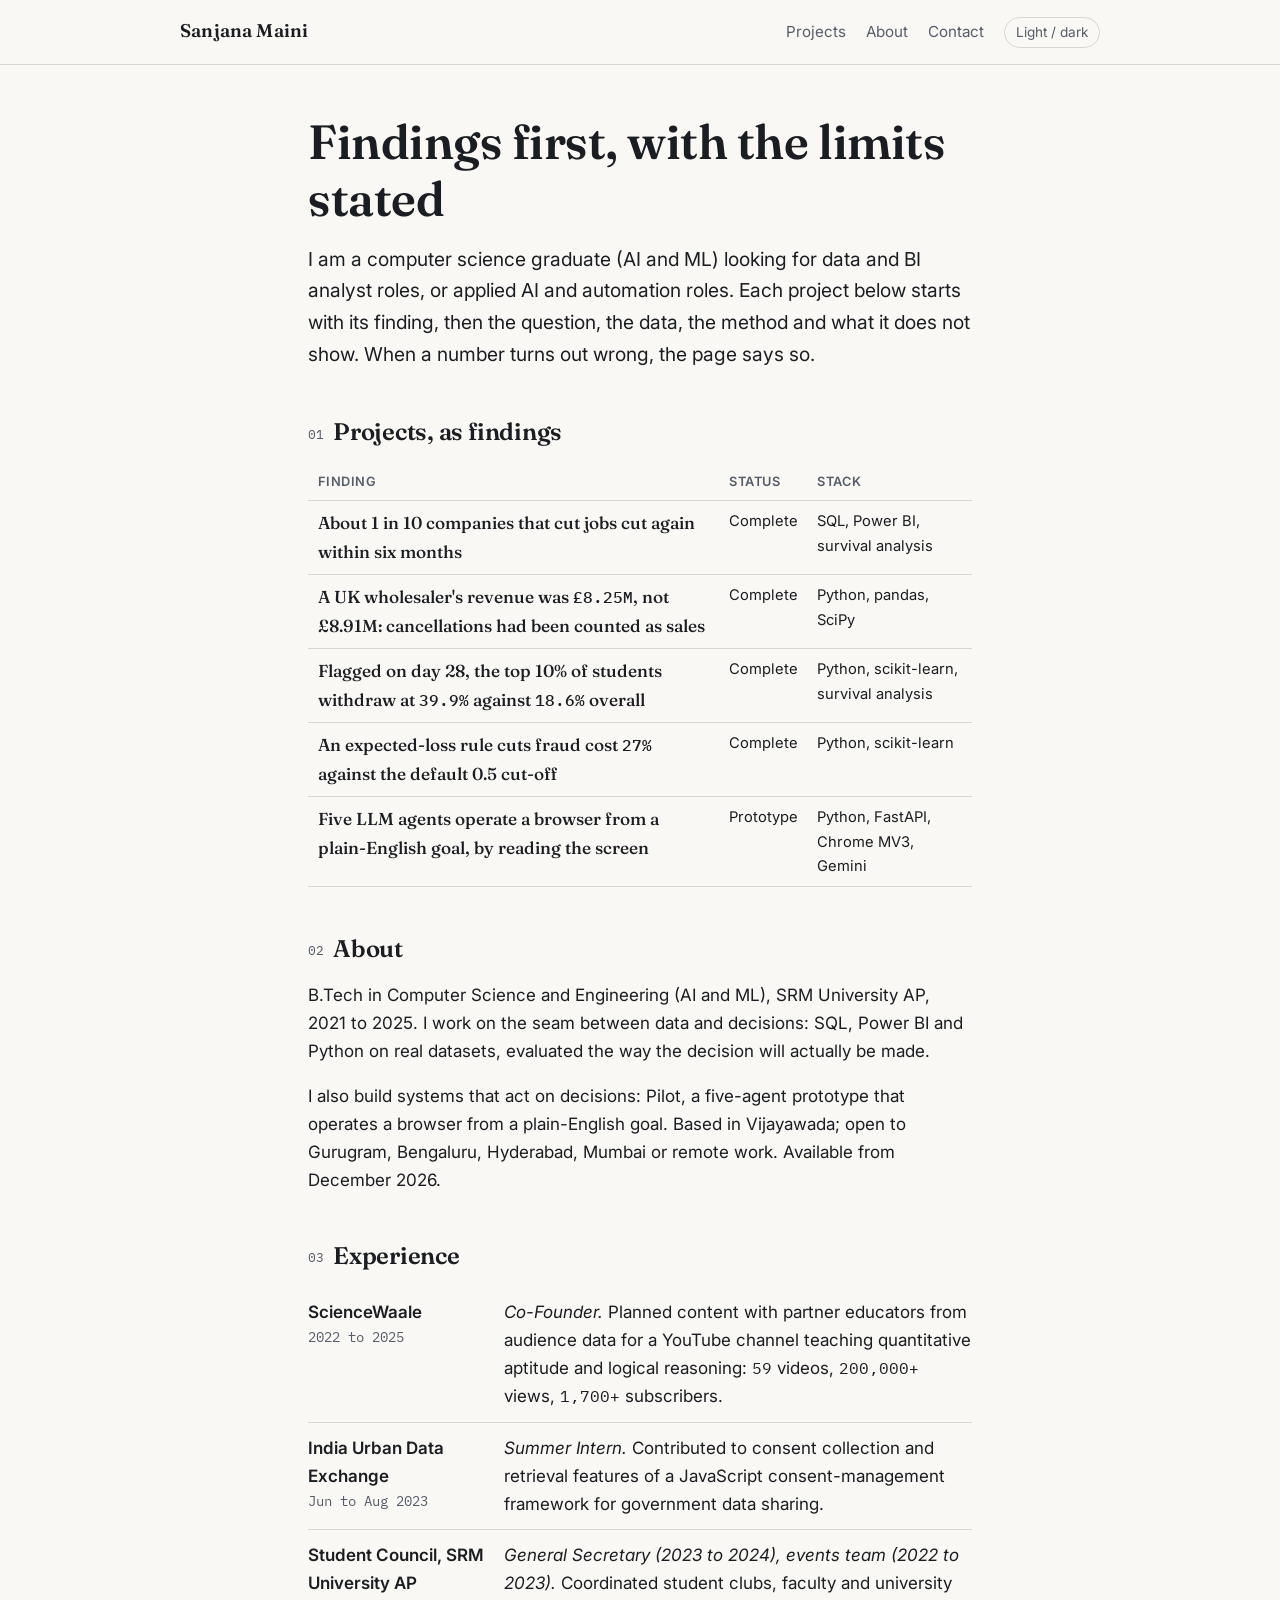
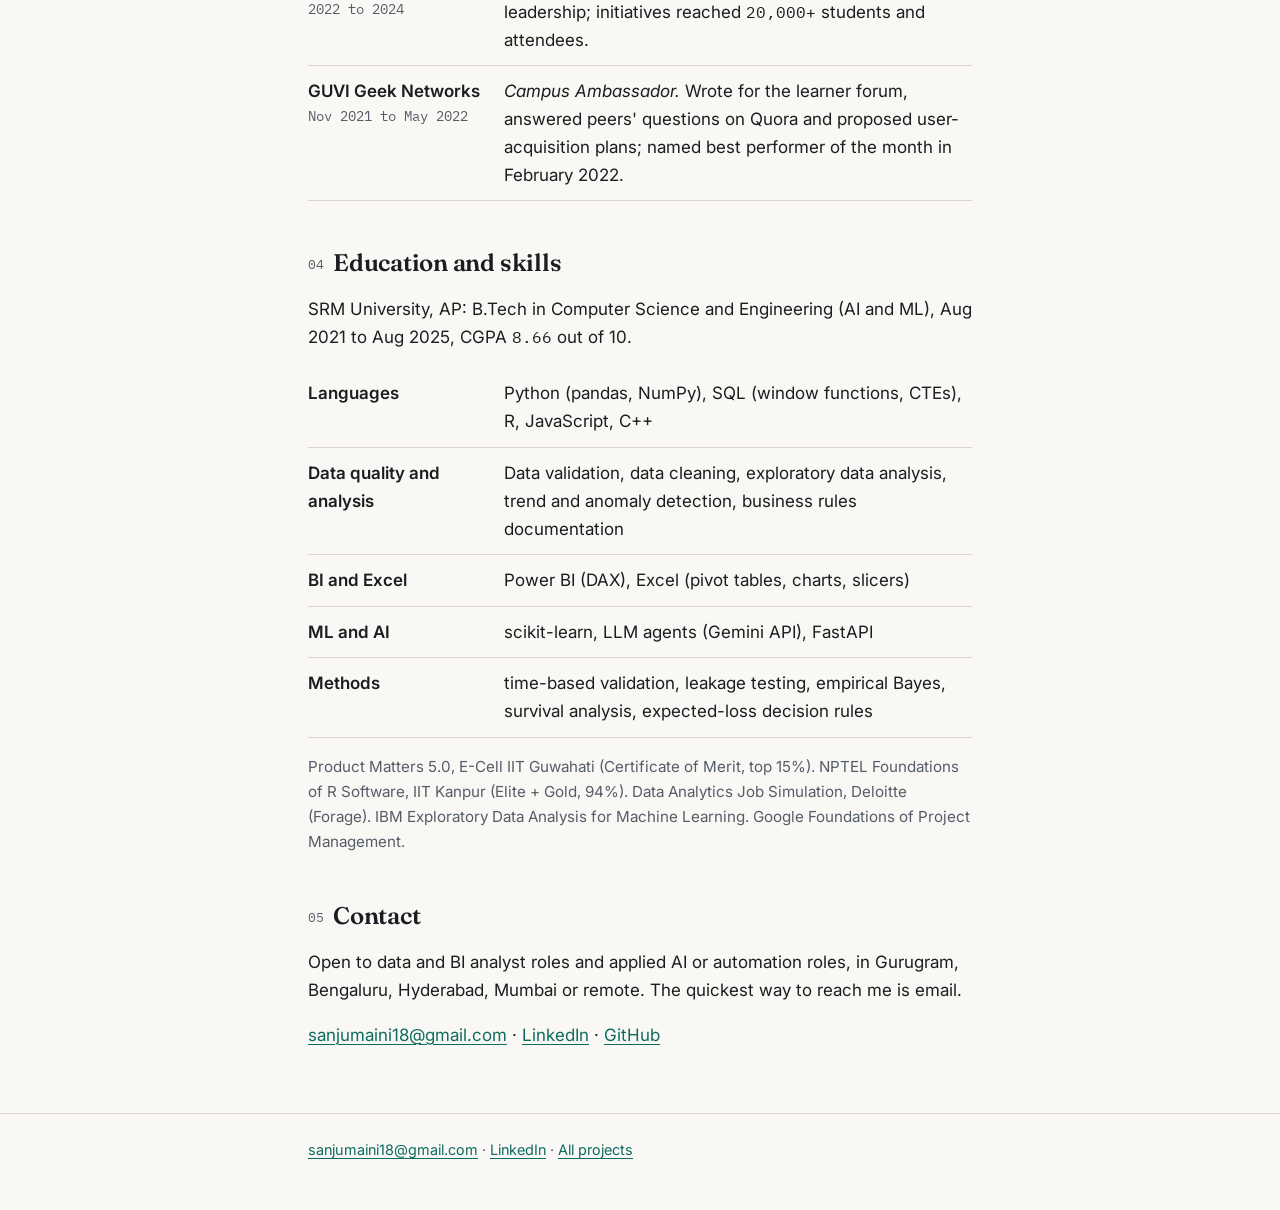
==== commit b26fe779: "Rebuild: portfolio as a findings-first hub; five project pages generated from one content file with " ====
--- a/index.html
+++ b/index.html
@@ -1,577 +1,70 @@
-<!DOCTYPE html>
+<!doctype html>
 <html lang="en">
 <head>
-<meta charset="UTF-8">
-<meta name="viewport" content="width=device-width, initial-scale=1.0">
-<meta name="theme-color" content="#0a0e12">
-<meta name="description" content="Sanjana Maini — Business & Data Analytics. CSE (AI/ML) graduate turning messy data into decisions: churn prediction, customer segmentation, KPI dashboards.">
-<meta property="og:title" content="Sanjana Maini — Business & Data Analytics">
-<meta property="og:description" content="Analytics with verified results: churn model at 0.895 ROC-AUC on 32,593 students, £8.9M retail revenue decomposed, LLM-powered resume parsing.">
-<meta property="og:url" content="https://sanjanamaini.github.io">
+<meta charset="utf-8">
+<meta name="viewport" content="width=device-width,initial-scale=1">
+<title>Sanjana Maini | Data analyst: findings, with the limits stated</title>
+<meta name="description" content="Data analysis in SQL, Power BI and Python. Each project leads with its finding and states what it does not show.">
+<link rel="canonical" href="https://sanjanamaini.github.io/">
 <meta property="og:type" content="website">
-<title>Sanjana Maini — Business & Data Analytics</title>
-<link rel="icon" type="image/svg+xml" href='data:image/svg+xml,<svg xmlns="http://www.w3.org/2000/svg" viewBox="0 0 32 32"><rect width="32" height="32" rx="7" fill="%230a0e12"/><path d="M8 22 L13 14 L18 18 L24 9" stroke="%232fd6ac" stroke-width="2.5" fill="none" stroke-linecap="round" stroke-linejoin="round"/></svg>'>
-<link rel="preconnect" href="https://fonts.googleapis.com">
-<link rel="preconnect" href="https://fonts.gstatic.com" crossorigin>
-<link href="https://fonts.googleapis.com/css2?family=Fraunces:ital,opsz,wght@0,9..144,300..700;1,9..144,300..700&family=Inter:wght@300..700&family=IBM+Plex+Mono:wght@300;400;500&display=swap" rel="stylesheet">
-<script type="application/ld+json">
-{
-  "@context": "https://schema.org",
-  "@type": "Person",
-  "name": "Sanjana Maini",
-  "url": "https://sanjanamaini.github.io",
-  "email": "mailto:sanjumaini18@gmail.com",
-  "jobTitle": "Business & Data Analyst",
-  "alumniOf": "SRM University AP",
-  "sameAs": ["https://github.com/sanjanamaini"]
-}
-</script>
-<style>
-:root {
-  --bg: #0a0e12;
-  --bg-elevated: #0f141a;
-  --bg-card: #131a21;
-  --border: #1e2830;
-  --border-hover: #2c3a45;
-  --text-primary: #e9ecee;
-  --text-secondary: #8d979e;
-  --text-muted: #566169;
-  --accent: #2fd6ac;
-  --accent-dim: #1d8a6f;
-  --accent-glow: rgba(47, 214, 172, 0.08);
-  --accent-2: #7aa5f8;
-  --serif: 'Fraunces', Georgia, serif;
-  --sans: 'Inter', -apple-system, sans-serif;
-  --mono: 'IBM Plex Mono', monospace;
-  --ease-out: cubic-bezier(0.16, 1, 0.3, 1);
-}
-
-*, *::before, *::after { margin: 0; padding: 0; box-sizing: border-box; }
-
-::selection { background: var(--accent); color: var(--bg); }
-
-html { scroll-behavior: smooth; scrollbar-width: thin; scrollbar-color: var(--border) transparent; }
-
-body {
-  font-family: var(--sans);
-  background: var(--bg);
-  color: var(--text-primary);
-  line-height: 1.65;
-  -webkit-font-smoothing: antialiased;
-  overflow-x: hidden;
-  cursor: none;
-}
-
-/* Grain overlay */
-body::before {
-  content: '';
-  position: fixed; inset: 0;
-  background-image: url("data:image/svg+xml,%3Csvg viewBox='0 0 256 256' xmlns='http://www.w3.org/2000/svg'%3E%3Cfilter id='n'%3E%3CfeTurbulence type='fractalNoise' baseFrequency='0.85' numOctaves='4' stitchTiles='stitch'/%3E%3C/filter%3E%3Crect width='100%25' height='100%25' filter='url(%23n)' opacity='0.03'/%3E%3C/svg%3E");
-  pointer-events: none; z-index: 9999;
-}
-
-a { color: inherit; text-decoration: none; }
-
-/* Custom cursor */
-#cursor {
-  position: fixed; width: 8px; height: 8px; border-radius: 50%;
-  background: var(--accent); pointer-events: none; z-index: 10000;
-  transform: translate(-50%, -50%);
-  transition: width .25s var(--ease-out), height .25s var(--ease-out), opacity .25s;
-  mix-blend-mode: screen;
-}
-#cursor.grow { width: 34px; height: 34px; opacity: .35; }
-@media (hover: none) { #cursor { display: none; } body { cursor: auto; } }
-
-/* NAV */
-nav {
-  position: fixed; top: 0; left: 0; right: 0; z-index: 100;
-  padding: 1.2rem 2.5rem;
-  display: flex; justify-content: space-between; align-items: center;
-  backdrop-filter: blur(18px) saturate(1.4);
-  -webkit-backdrop-filter: blur(18px) saturate(1.4);
-  background: rgba(10, 14, 18, 0.72);
-  border-bottom: 1px solid rgba(30, 40, 48, 0.6);
-}
-.nav-logo { font-family: var(--serif); font-size: 1.3rem; letter-spacing: -0.02em; }
-.nav-logo span { color: var(--accent); }
-.nav-links { display: flex; gap: 1.9rem; list-style: none; align-items: center; }
-.nav-links a {
-  font-family: var(--mono); font-size: .72rem; color: var(--text-secondary);
-  letter-spacing: .09em; text-transform: uppercase; position: relative; transition: color .3s;
-}
-.nav-links a::after {
-  content: ''; position: absolute; bottom: -4px; left: 0; width: 0; height: 1px;
-  background: var(--accent); transition: width .4s var(--ease-out);
-}
-.nav-links a:hover { color: var(--text-primary); }
-.nav-links a:hover::after { width: 100%; }
-@media (max-width: 720px) { .nav-links { display: none; } }
-
-/* HERO */
-.hero {
-  min-height: 100vh; display: flex; flex-direction: column; justify-content: center;
-  padding: 8rem 2.5rem 4rem; max-width: 1160px; margin: 0 auto; position: relative;
-}
-.hero-label {
-  font-family: var(--mono); font-size: .72rem; color: var(--accent);
-  letter-spacing: .22em; text-transform: uppercase; margin-bottom: 1.6rem;
-  display: flex; align-items: center; gap: .8rem;
-}
-.hero-label::before { content: ''; width: 34px; height: 1px; background: var(--accent-dim); }
-h1 {
-  font-family: var(--serif); font-weight: 380; font-size: clamp(2.7rem, 7.5vw, 5.4rem);
-  line-height: 1.05; letter-spacing: -0.025em; max-width: 15ch;
-}
-h1 em { font-style: italic; color: var(--accent); }
-.hero-sub {
-  margin-top: 1.8rem; max-width: 56ch; color: var(--text-secondary); font-size: 1.02rem; font-weight: 340;
-}
-.hero-actions { margin-top: 2.6rem; display: flex; gap: 1rem; flex-wrap: wrap; }
-.btn {
-  font-family: var(--mono); font-size: .78rem; letter-spacing: .06em; text-transform: uppercase;
-  padding: .8rem 1.6rem; border-radius: 6px; border: 1px solid var(--accent-dim);
-  color: var(--accent); background: transparent;
-  transition: all .35s var(--ease-out); display: inline-flex; align-items: center; gap: .5rem;
-}
-.btn:hover { background: var(--accent-glow); border-color: var(--accent); transform: translateY(-2px); }
-.btn.solid { background: var(--accent); color: var(--bg); border-color: var(--accent); font-weight: 500; }
-.btn.solid:hover { filter: brightness(1.1); }
-.hero-scroll {
-  position: absolute; bottom: 2.2rem; left: 2.5rem;
-  font-family: var(--mono); font-size: .68rem; color: var(--text-muted);
-  letter-spacing: .15em; text-transform: uppercase;
-  animation: drift 2.4s ease-in-out infinite;
-}
-@keyframes drift { 50% { transform: translateY(6px); } }
-
-/* SECTIONS */
-section { max-width: 1160px; margin: 0 auto; padding: 5.5rem 2.5rem; }
-.section-label {
-  font-family: var(--mono); font-weight: 500; font-size: clamp(1.3rem, 2.6vw, 1.7rem); color: var(--text-primary);
-  letter-spacing: .04em; margin-bottom: 2.4rem; display: flex; align-items: center; gap: 1rem;
-}
-.section-label .num { color: var(--accent); }
-.section-label::after { content: ''; flex: 1; height: 1px; background: var(--border); }
-
-/* Reveal */
-.reveal { opacity: 0; transform: translateY(26px); transition: opacity .8s var(--ease-out), transform .8s var(--ease-out); }
-.reveal.visible { opacity: 1; transform: none; }
-
-/* ABOUT + STATS */
-.about-grid { display: grid; grid-template-columns: 1.2fr 1fr; gap: 3rem; align-items: start; }
-@media (max-width: 860px) { .about-grid { grid-template-columns: 1fr; } }
-.about-text p { color: var(--text-secondary); margin-bottom: 1.1rem; font-weight: 340; }
-.about-text p strong { color: var(--text-primary); font-weight: 550; }
-.stat-grid { display: grid; grid-template-columns: 1fr 1fr; gap: .9rem; }
-.stat-card {
-  background: var(--bg-card); border: 1px solid var(--border); border-radius: 10px;
-  padding: 1.3rem 1.4rem; position: relative; overflow: hidden;
-  transition: border-color .35s, transform .35s var(--ease-out);
-}
-.stat-card:hover { border-color: var(--accent-dim); transform: translateY(-3px); }
-.stat-card::after {
-  content: ''; position: absolute; left: 0; bottom: 0; height: 2px; width: 100%;
-  background: linear-gradient(90deg, var(--accent), transparent 70%); opacity: .55;
-}
-.stat-number {
-  font-family: var(--serif); font-size: 1.9rem; color: var(--text-primary);
-  font-variant-numeric: tabular-nums; line-height: 1.2;
-}
-.stat-number .unit { font-size: 1.1rem; color: var(--accent); }
-.stat-label { font-family: var(--mono); font-size: .66rem; color: var(--text-muted); letter-spacing: .08em; text-transform: uppercase; margin-top: .4rem; }
-
-/* PROJECTS */
-.project-grid { display: grid; grid-template-columns: repeat(auto-fill, minmax(330px, 1fr)); gap: 1.1rem; }
-.project-card {
-  background: var(--bg-card); border: 1px solid var(--border); border-radius: 12px;
-  padding: 1.6rem; display: flex; flex-direction: column; gap: .85rem;
-  transition: border-color .35s, transform .35s var(--ease-out), box-shadow .35s;
-  will-change: transform;
-}
-.project-card:hover { border-color: var(--border-hover); box-shadow: 0 18px 44px rgba(0,0,0,.35); }
-.project-tag {
-  font-family: var(--mono); font-size: .64rem; letter-spacing: .14em; text-transform: uppercase;
-  color: var(--accent); display: flex; justify-content: space-between; align-items: center;
-}
-.project-tag .idx { color: var(--text-muted); }
-.project-card h3 { font-family: var(--serif); font-weight: 450; font-size: 1.25rem; letter-spacing: -0.01em; }
-.chips { display: flex; flex-wrap: wrap; gap: .45rem; }
-.chip {
-  font-family: var(--mono); font-size: .66rem; padding: .22rem .6rem;
-  border: 1px solid var(--border); border-radius: 999px; color: var(--text-secondary);
-}
-.chip.metric { color: var(--accent); border-color: var(--accent-dim); background: var(--accent-glow); }
-.project-card p { font-size: .88rem; color: var(--text-secondary); font-weight: 340; flex: 1; }
-.card-links { display: flex; gap: 1.2rem; font-family: var(--mono); font-size: .72rem; letter-spacing: .06em; }
-.card-links a { color: var(--text-secondary); border-bottom: 1px solid transparent; transition: color .3s, border-color .3s; }
-.card-links a:hover { color: var(--accent); border-color: var(--accent-dim); }
-
-/* MODAL */
-#modal-backdrop {
-  position: fixed; inset: 0; background: rgba(6, 9, 12, .78); backdrop-filter: blur(6px);
-  z-index: 500; display: none; align-items: center; justify-content: center; padding: 1.5rem;
-}
-#modal-backdrop.open { display: flex; }
-#modal {
-  background: var(--bg-elevated); border: 1px solid var(--border-hover); border-radius: 16px;
-  max-width: 640px; width: 100%; max-height: 84vh; overflow-y: auto; padding: 2.2rem;
-  animation: pop .35s var(--ease-out);
-}
-@keyframes pop { from { opacity: 0; transform: translateY(18px) scale(.98); } }
-#modal .project-tag { margin-bottom: .8rem; }
-#modal h3 { font-family: var(--serif); font-size: 1.7rem; font-weight: 450; margin-bottom: 1.2rem; }
-#modal h4 {
-  font-family: var(--mono); font-size: .68rem; letter-spacing: .18em; text-transform: uppercase;
-  color: var(--accent); margin: 1.3rem 0 .45rem;
-}
-#modal p { color: var(--text-secondary); font-size: .92rem; font-weight: 340; }
-#modal .chips { margin-top: 1.4rem; }
-#modal-close {
-  float: right; font-family: var(--mono); font-size: .8rem; color: var(--text-muted);
-  background: none; border: 1px solid var(--border); border-radius: 6px; padding: .3rem .7rem;
-  cursor: none; transition: all .3s;
-}
-#modal-close:hover { color: var(--accent); border-color: var(--accent-dim); }
-#modal .modal-repo { display: inline-block; margin-top: 1.5rem; }
-
-/* EXPERIENCE */
-.timeline { border-left: 1px solid var(--border); margin-left: .4rem; padding-left: 2rem; display: flex; flex-direction: column; gap: 2.4rem; }
-.t-entry { position: relative; }
-.t-entry::before {
-  content: ''; position: absolute; left: calc(-2rem - 5px); top: .5rem;
-  width: 9px; height: 9px; border-radius: 50%;
-  background: var(--bg); border: 2px solid var(--accent);
-}
-.t-head { display: flex; justify-content: space-between; align-items: baseline; gap: 1rem; flex-wrap: wrap; }
-.t-head h3 { font-family: var(--serif); font-weight: 450; font-size: 1.2rem; }
-.t-dates { font-family: var(--mono); font-size: .7rem; color: var(--text-muted); letter-spacing: .08em; }
-.t-role { font-family: var(--mono); font-size: .74rem; color: var(--accent); letter-spacing: .06em; margin: .2rem 0 .5rem; }
-.t-entry p { color: var(--text-secondary); font-size: .9rem; font-weight: 340; max-width: 62ch; }
-
-/* SKILLS */
-.skills-grid { display: grid; grid-template-columns: repeat(auto-fill, minmax(240px, 1fr)); gap: 1rem; }
-.skill-card { background: var(--bg-card); border: 1px solid var(--border); border-radius: 10px; padding: 1.3rem 1.4rem; transition: border-color .35s; }
-.skill-card:hover { border-color: var(--accent-dim); }
-.skill-card h3 { font-family: var(--mono); font-size: .68rem; letter-spacing: .16em; text-transform: uppercase; color: var(--accent); margin-bottom: .8rem; font-weight: 500; }
-.skill-card ul { list-style: none; }
-.skill-card li { font-size: .88rem; color: var(--text-secondary); padding: .18rem 0; font-weight: 340; }
-.certs-line { margin-top: 1.6rem; font-size: .86rem; color: var(--text-muted); }
-.certs-line strong { font-family: var(--mono); font-size: .68rem; letter-spacing: .14em; text-transform: uppercase; color: var(--text-secondary); }
-
-/* EDUCATION */
-.edu-card {
-  background: var(--bg-card); border: 1px solid var(--border); border-radius: 12px; padding: 1.8rem;
-  display: flex; justify-content: space-between; gap: 1.5rem; flex-wrap: wrap; align-items: baseline;
-}
-.edu-card h3 { font-family: var(--serif); font-weight: 450; font-size: 1.25rem; }
-.edu-card .deg { color: var(--text-secondary); font-size: .92rem; margin-top: .3rem; }
-.edu-gpa { font-family: var(--serif); font-size: 1.9rem; color: var(--accent); }
-.edu-gpa small { font-family: var(--mono); font-size: .64rem; color: var(--text-muted); display: block; letter-spacing: .1em; text-transform: uppercase; }
-
-/* CONTACT */
-.contact-section { text-align: center; padding-bottom: 7rem; }
-.contact-heading { font-family: var(--serif); font-weight: 400; font-size: clamp(2rem, 5vw, 3.4rem); letter-spacing: -0.02em; margin-bottom: 1rem; }
-.contact-heading em { font-style: italic; color: var(--accent); }
-.contact-sub { color: var(--text-secondary); max-width: 46ch; margin: 0 auto 2.4rem; font-weight: 340; }
-.contact-links { display: flex; gap: 1rem; justify-content: center; flex-wrap: wrap; }
-
-footer {
-  border-top: 1px solid var(--border); padding: 1.6rem 2.5rem;
-  display: flex; justify-content: space-between; gap: 1rem; flex-wrap: wrap;
-  font-family: var(--mono); font-size: .68rem; color: var(--text-muted); letter-spacing: .08em;
-}
-</style>
+<meta property="og:site_name" content="Sanjana Maini">
+<meta property="og:title" content="Sanjana Maini | Data analyst: findings, with the limits stated">
+<meta property="og:description" content="Data analysis in SQL, Power BI and Python. Each project leads with its finding and states what it does not show.">
+<meta property="og:url" content="https://sanjanamaini.github.io/">
+<meta property="og:image" content="https://sanjanamaini.github.io/og/home.png">
+<meta property="og:image:width" content="1200"><meta property="og:image:height" content="630">
+<meta name="twitter:card" content="summary_large_image">
+<meta name="theme-color" content="#FAF8F4">
+<link rel="icon" href="data:image/svg+xml,%3Csvg xmlns='http://www.w3.org/2000/svg' viewBox='0 0 32 32'%3E%3Crect width='32' height='32' rx='6' fill='%230E6B60'/%3E%3Ctext x='16' y='22' font-family='Georgia,serif' font-size='18' font-weight='700' text-anchor='middle' fill='white'%3ESM%3C/text%3E%3C/svg%3E">
+<link rel="preconnect" href="https://fonts.googleapis.com"><link rel="preconnect" href="https://fonts.gstatic.com" crossorigin>
+<link href="https://fonts.googleapis.com/css2?family=Fraunces:opsz,wght@9..144,500;9..144,600&family=Inter:wght@400;500;600&family=IBM+Plex+Mono:wght@400;500&display=swap" rel="stylesheet">
+<link rel="stylesheet" href="assets/style.css">
 </head>
 <body>
-
-<div id="cursor"></div>
-
-<nav>
-  <a class="nav-logo" href="#top">Sanjana<span>.</span></a>
-  <ul class="nav-links">
-    <li><a href="#about">01 · About</a></li>
-    <li><a href="#projects">02 · Projects</a></li>
-    <li><a href="#experience">03 · Experience</a></li>
-    <li><a href="#skills">04 · Skills</a></li>
-    <li><a href="#contact">05 · Contact</a></li>
-  </ul>
-</nav>
-
-<header class="hero" id="top">
-  <div class="hero-label">Business &amp; Data Analytics</div>
-  <h1>Turning messy data into <em>decisions</em> people can act on.</h1>
-  <p class="hero-sub">
-    I'm Sanjana — a Computer Science (AI &amp; ML) graduate who builds analytics that end in a
-    recommendation, not just a chart: churn models tied to retention actions, customer segments tied
-    to strategy, and AI tooling that saves real screening time.
-  </p>
-  <div class="hero-actions">
-    <a class="btn solid" href="#projects">See the work</a>
-    <a class="btn" href="https://github.com/sanjanamaini" target="_blank" rel="noopener">GitHub ↗</a>
-  </div>
-  <div class="hero-scroll">Scroll ↓</div>
-</header>
-
-<section id="about" class="reveal">
-  <div class="section-label"><span class="num">01</span> About</div>
-  <div class="about-grid">
-    <div class="about-text">
-      <p>
-        I'm Sanjana — a B.Tech Computer Science (AI &amp; ML) graduate from SRM University AP with a
-        focus on the seam between data and business: why students churn, which customers deserve the
-        retention budget, which products discount heavily and still fail.
-      </p>
-    </div>
-    <div class="stat-grid">
-      <div class="stat-card"><div class="stat-number" data-count="32593">0</div><div class="stat-label">Students analyzed — churn model</div></div>
-      <div class="stat-card"><div class="stat-number"><span data-count="0.895" data-dec="3">0</span></div><div class="stat-label">ROC-AUC, held-out test set</div></div>
-      <div class="stat-card"><div class="stat-number"><span class="unit">£</span><span data-count="8.9" data-dec="1">0</span><span class="unit">M</span></div><div class="stat-label">Retail revenue decomposed</div></div>
-      <div class="stat-card"><div class="stat-number"><span data-count="200">0</span><span class="unit">K+</span></div><div class="stat-label">Views — co-founded ed platform</div></div>
-    </div>
-  </div>
-</section>
-
-<section id="projects" class="reveal">
-  <div class="section-label"><span class="num">02</span> Projects</div>
-  <div class="project-grid" id="project-grid"></div>
-</section>
-
-<section id="experience" class="reveal">
-  <div class="section-label"><span class="num">03</span> Experience</div>
-  <div class="timeline">
-    <div class="t-entry">
-      <div class="t-head"><h3>India Urban Data Exchange (IUDX)</h3><span class="t-dates">Jun — Aug 2023 · Bengaluru</span></div>
-      <div class="t-role">Summer Intern · Framework Development</div>
-      <p>Worked on a digital consent-management solution within a team building consent collection and
-      retrieval workflows for government data-sharing compliance.</p>
-    </div>
-    <div class="t-entry">
-      <div class="t-head"><h3>ScienceWaale</h3><span class="t-dates">Jul 2022 — Jan 2025 · Remote</span></div>
-      <div class="t-role">Co-Founder &amp; Content Creator</div>
-      <p>Built educational content on quantitative aptitude and logical reasoning — 200,000+ views and
-      1,800+ subscribers — using audience-engagement analysis with collaborating educators to steer
-      content strategy.</p>
-    </div>
-    <div class="t-entry">
-      <div class="t-head"><h3>Student Council, SRM University AP</h3><span class="t-dates">2023 — 2024</span></div>
-      <div class="t-role">General Secretary</div>
-      <p>Coordinated student organizations and campus-wide initiatives, working directly with university
-      stakeholders on administrative operations.</p>
-    </div>
-  </div>
-</section>
-
-<section id="skills" class="reveal">
-  <div class="section-label"><span class="num">04</span> Skills</div>
-  <div class="skills-grid">
-    <div class="skill-card"><h3>Analytics</h3><ul>
-      <li>Exploratory Data Analysis</li><li>Statistical Analysis</li><li>KPI Analysis</li><li>Data Cleaning</li><li>Data Visualization</li>
-    </ul></div>
-    <div class="skill-card"><h3>Programming</h3><ul>
-      <li>Python</li><li>SQL</li><li>R</li><li>JavaScript</li><li>C++</li>
-    </ul></div>
-    <div class="skill-card"><h3>Machine Learning</h3><ul>
-      <li>Scikit-Learn · TensorFlow</li><li>Regression · Classification</li><li>Clustering</li><li>LSTM</li>
-    </ul></div>
-    <div class="skill-card"><h3>Tools</h3><ul>
-      <li>PowerBI</li><li>Advanced Excel</li><li>Pandas · NumPy</li><li>Git</li>
-    </ul></div>
-  </div>
-  <p class="certs-line"><strong>Certifications</strong> &nbsp; AI for Investments (IIT Kanpur) · Product Management ·
-  Foundations of Project Management · Foundations of R Software · E-Business</p>
-
-  <div style="margin-top:3.5rem;">
-    <div class="section-label"><span class="num">04.5</span> Education</div>
-    <div class="edu-card">
-      <div>
-        <h3>SRM University AP</h3>
-        <div class="deg">B.Tech, Computer Science &amp; Engineering (AI &amp; ML) · 2021 — 2025</div>
-      </div>
-      <div class="edu-gpa">8.66<small>GPA / 10</small></div>
-    </div>
-  </div>
-</section>
-
-<section id="contact" class="contact-section reveal">
-  <div class="section-label"><span class="num">05</span> Contact</div>
-  <h2 class="contact-heading">Let's find the <em>signal</em>.</h2>
-  <p class="contact-sub">
-    Open to data/BI analyst and applied AI/automation roles — happy to relocate.
-  </p>
-  <div class="contact-links">
-    <a class="btn solid" href="mailto:sanjumaini18@gmail.com">Email me</a>
-    <a class="btn" href="https://github.com/sanjanamaini" target="_blank" rel="noopener">GitHub ↗</a>
-  </div>
-</section>
-
-<footer>
-  <span>© 2026 Sanjana Maini</span>
-  <span>Built by hand — no frameworks, every metric verified.</span>
-</footer>
-
-<div id="modal-backdrop" role="dialog" aria-modal="true">
-  <div id="modal">
-    <button id="modal-close" aria-label="Close">esc</button>
-    <div id="modal-content"></div>
-  </div>
-</div>
-
-<script>
-/* ---------- Project data (all metrics verified from repo outputs) ---------- */
-const PROJECTS = [
-  {
-    tag: "Churn / Retention", name: "Student Churn Prediction",
-    repo: "https://github.com/sanjanamaini/user-adoption-analysis",
-    metrics: ["0.895 ROC-AUC", "32,593 students"],
-    stack: ["Python", "Pandas", "Scikit-Learn"],
-    blurb: "End-to-end churn pipeline on real online-university data, ending in five prioritized retention recommendations.",
-    challenge: "The Open University loses ~31% of students to withdrawal. Which ones, and what should intervention target first?",
-    approach: "Merged five OULAD tables (demographics, registration, assessments, clickstream), engineered 13 behavioral features, trained a class-balanced Random Forest, and validated on 6,519 held-out students.",
-    result: "82% accuracy, 0.895 ROC-AUC. The decisive finding: students who never submit an assessment churn at 79.5% vs the 31.2% baseline — an early-warning signal available within weeks of enrollment. Findings shipped as an impact-vs-effort priority matrix."
-  },
-  {
-    tag: "KPI Dashboard", name: "Retail Revenue & RFM Segmentation",
-    repo: "https://github.com/sanjanamaini/business-kpi-dashboard",
-    metrics: ["£8.9M analyzed", "51% rev from 14% of customers"],
-    stack: ["Python", "Pandas", "Inline SVG"],
-    blurb: "Full KPI decomposition of 541,909 retail transactions, plus a hand-built interactive dashboard — no chart library.",
-    challenge: "A UK online retailer's raw transaction log: where does revenue actually come from, and which customers deserve the retention budget?",
-    approach: "Cleaned to paid transactions, decomposed revenue by month/product/country, then segmented all 4,338 customers by RFM quartiles (recency, frequency, monetary). Built a self-contained interactive dashboard.html with hand-written SVG charts.",
-    result: "Champions — 14% of customers — drive 51% of revenue (£4.58M). The 646 'at risk' customers hold £1.04M of demonstrated spend: the clearest-payback retention campaign in the data."
-  },
-  {
-    tag: "Agentic AI", name: "Pilot — Visual Workflow Agent",
-    repo: "https://github.com/sanjanamaini/Pilot-Visual-Workflow-Agent",
-    metrics: ["5-agent pipeline", "Working prototype"],
-    stack: ["FastAPI", "React", "Chrome Ext", "Gemini"],
-    blurb: "A Chrome extension + backend that automates browser UI tasks from natural-language instructions.",
-    challenge: "Can an AI agent reliably operate a real browser UI from a plain-English instruction?",
-    approach: "A Manifest V3 Chrome extension drives pages via chrome.debugger while a FastAPI backend runs an interpret → plan → act → verify → narrate loop, each stage a Gemini vision/text call.",
-    result: "A working end-to-end prototype: instruction in, sequence of verified UI actions out, with the agent narrating what it did and why."
-  },
-  {
-    tag: "Segmentation", name: "Fashion Catalog Segmentation",
-    repo: "https://github.com/sanjanamaini/MyntraFashion-analysis",
-    metrics: ["526K products", "4 segments"],
-    stack: ["Python", "Scikit-Learn", "K-Means"],
-    blurb: "Clustering a fashion catalog into four actionable groups — including 18K products that discount hard and still rate poorly.",
-    challenge: "526K Myntra listings: which parts of the catalog make money, and which quietly damage the brand?",
-    approach: "Cleaned to 117K products, scaled price/discount/rating/review features, elbow-method K-Means (K=4). Explicitly caveated the dataset's capped review counts rather than reporting fake revenue.",
-    result: "Four segments with distinct strategies — the standout being 'Risky': 18,319 products averaging 3.26★ despite ~56% discounts. Discounting is masking a quality problem, not fixing it."
-  },
-  {
-    tag: "AI Tooling", name: "APTINOVA — Resume-Screening Pipeline",
-    repo: "https://github.com/sanjanamaini/aptinova-pipeline",
-    metrics: ["LLM parsing", "Weighted scoring"],
-    stack: ["Python", "Ollama", "MongoDB"],
-    blurb: "Recruitment tooling that parses unstructured resumes into structured data with a locally-run LLM.",
-    challenge: "Manual resume screening is slow and inconsistent. How much of it can structured extraction absorb?",
-    approach: "Pipeline pulls resumes from a MongoDB store, extracts text (PDF/DOCX), and uses DeepSeek-R1 via Ollama to emit structured JSON — skills, experience with durations, education, certifications — then scores candidates against role requirements with a weighted rubric.",
-    result: "A working prototype built with collaborators: unstructured resume in, structured candidate profile and score out."
-  },
-  {
-    tag: "Imbalanced ML", name: "Credit Card Fraud Detection",
-    repo: "https://github.com/sanjanamaini/Credit-card-fraud-detection",
-    metrics: ["0.974 precision", "0.863 MCC"],
-    stack: ["Python", "Scikit-Learn"],
-    blurb: "Fraud classification evaluated with the metrics that survive a 0.17% positive rate — where accuracy is a lie.",
-    challenge: "With 0.17% fraud, a model that predicts 'never fraud' scores 99.8% accuracy. What does honest evaluation look like?",
-    approach: "Random Forest on the standard Kaggle dataset, judged on precision/recall, F1, and Matthews correlation instead of accuracy.",
-    result: "Precision 0.974, recall 0.765, F1 0.857, MCC 0.863 — reported with the trade-off stated plainly: roughly 1 in 4 fraud cases still slips through, and that's the number that matters."
-  }
-];
-
-/* ---------- Render project cards ---------- */
-const grid = document.getElementById("project-grid");
-PROJECTS.forEach((p, i) => {
-  const card = document.createElement("article");
-  card.className = "project-card";
-  card.innerHTML = `
-    <div class="project-tag"><span>${p.tag}</span><span class="idx">0${i + 1}</span></div>
-    <h3>${p.name}</h3>
-    <div class="chips">${p.metrics.map(m => `<span class="chip metric">${m}</span>`).join("")}</div>
-    <p>${p.blurb}</p>
-    <div class="chips">${p.stack.map(s => `<span class="chip">${s}</span>`).join("")}</div>
-    <div class="card-links">
-      <a href="#" data-open="${i}">Case study →</a>
-      <a href="${p.repo}" target="_blank" rel="noopener">Repo ↗</a>
-    </div>`;
-  grid.appendChild(card);
-});
-
-/* ---------- Modal ---------- */
-const backdrop = document.getElementById("modal-backdrop");
-const modalContent = document.getElementById("modal-content");
-function openModal(i) {
-  const p = PROJECTS[i];
-  modalContent.innerHTML = `
-    <div class="project-tag"><span>${p.tag}</span></div>
-    <h3>${p.name}</h3>
-    <div class="chips">${p.metrics.map(m => `<span class="chip metric">${m}</span>`).join("")}</div>
-    <h4>The question</h4><p>${p.challenge}</p>
-    <h4>The approach</h4><p>${p.approach}</p>
-    <h4>The result</h4><p>${p.result}</p>
-    <div class="chips">${p.stack.map(s => `<span class="chip">${s}</span>`).join("")}</div>
-    <a class="btn modal-repo" href="${p.repo}" target="_blank" rel="noopener">View repository ↗</a>`;
-  backdrop.classList.add("open");
-  document.body.style.overflow = "hidden";
-}
-function closeModal() {
-  backdrop.classList.remove("open");
-  document.body.style.overflow = "";
-}
-document.addEventListener("click", (e) => {
-  const opener = e.target.closest("[data-open]");
-  if (opener) { e.preventDefault(); openModal(+opener.dataset.open); }
-  if (e.target === backdrop || e.target.closest("#modal-close")) closeModal();
-});
-document.addEventListener("keydown", (e) => { if (e.key === "Escape") closeModal(); });
-
-/* ---------- Scroll reveal ---------- */
-const io = new IntersectionObserver((entries) => {
-  entries.forEach((en) => { if (en.isIntersecting) { en.target.classList.add("visible"); io.unobserve(en.target); } });
-}, { threshold: 0.12 });
-document.querySelectorAll(".reveal").forEach((el) => io.observe(el));
-
-/* ---------- Count-up stats ---------- */
-function countUp(el) {
-  const target = parseFloat(el.dataset.count);
-  const dec = +(el.dataset.dec || 0);
-  const dur = 1400, t0 = performance.now();
-  (function tick(t) {
-    const k = Math.min(1, (t - t0) / dur);
-    const eased = 1 - Math.pow(1 - k, 3);
-    el.textContent = (target * eased).toLocaleString("en-IN", { minimumFractionDigits: dec, maximumFractionDigits: dec });
-    if (k < 1) requestAnimationFrame(tick);
-  })(t0);
-}
-const statIO = new IntersectionObserver((entries) => {
-  entries.forEach((en) => { if (en.isIntersecting) { countUp(en.target); statIO.unobserve(en.target); } });
-}, { threshold: 0.5 });
-document.querySelectorAll("[data-count]").forEach((el) => statIO.observe(el));
-
-/* ---------- Card tilt ---------- */
-document.querySelectorAll(".project-card, .stat-card").forEach((card) => {
-  card.addEventListener("mousemove", (e) => {
-    const r = card.getBoundingClientRect();
-    const rx = ((e.clientY - r.top) / r.height - 0.5) * -4;
-    const ry = ((e.clientX - r.left) / r.width - 0.5) * 4;
-    card.style.transform = `perspective(700px) rotateX(${rx}deg) rotateY(${ry}deg) translateY(-3px)`;
-  });
-  card.addEventListener("mouseleave", () => { card.style.transform = ""; });
-});
-
-/* ---------- Custom cursor ---------- */
-const cursor = document.getElementById("cursor");
-document.addEventListener("mousemove", (e) => {
-  cursor.style.left = e.clientX + "px";
-  cursor.style.top = e.clientY + "px";
-});
-document.querySelectorAll("a, button, .project-card").forEach((el) => {
-  el.addEventListener("mouseenter", () => cursor.classList.add("grow"));
-  el.addEventListener("mouseleave", () => cursor.classList.remove("grow"));
-});
-</script>
-</body>
-</html>
+<header class="site"><div class="wide">
+  <a class="mark" href="./">Sanjana Maini</a>
+  <nav aria-label="Main"><a href="#projects">Projects</a><a href="#about">About</a><a href="#contact">Contact</a><button class="theme" type="button" id="t" aria-label="Switch light or dark mode">Light / dark</button></nav>
+</div></header>
+<main class="wrap">
+  <h1 class="home">Findings first, with the limits stated</h1>
+  <p class="standfirst">I am a computer science graduate (AI and ML) looking for data and BI analyst roles, or applied AI and automation roles. Each project below starts with its finding, then the question, the data, the method and what it does not show. When a number turns out wrong, the page says so.</p>
+  <h2 id="projects"><span class="n">01</span>Projects, as findings</h2>
+  <table class="hub">
+    <tr><th>Finding</th><th>Status</th><th>Stack</th></tr>
+    <tr><td><a href="layoff/" data-track="project" data-project="layoff">About 1 in 10 companies that cut jobs cut again within six months</a></td><td>Complete</td><td>SQL, Power BI, survival analysis</td></tr>
+    <tr><td><a href="retail/" data-track="project" data-project="retail">A UK wholesaler&#x27;s revenue was <span class="num">£8.25M</span>, not £8.91M: cancellations had been counted as sales</a></td><td>Complete</td><td>Python, pandas, SciPy</td></tr>
+    <tr><td><a href="withdrawal/" data-track="project" data-project="withdrawal">Flagged on day 28, the top 10% of students withdraw at <span class="num">39.9%</span> against <span class="num">18.6%</span> overall</a></td><td>Complete</td><td>Python, scikit-learn, survival analysis</td></tr>
+    <tr><td><a href="fraud/" data-track="project" data-project="fraud">An expected-loss rule cuts fraud cost <span class="num">27%</span> against the default 0.5 cut-off</a></td><td>Complete</td><td>Python, scikit-learn</td></tr>
+    <tr><td><a href="pilot/" data-track="project" data-project="pilot">Five LLM agents operate a browser from a plain-English goal, by reading the screen</a></td><td>Prototype</td><td>Python, FastAPI, Chrome MV3, Gemini</td></tr>
+  </table>
+  <h2 id="about"><span class="n">02</span>About</h2>
+  <p>B.Tech in Computer Science and Engineering (AI and ML), SRM University AP, 2021 to 2025. I work on the seam between data and decisions: SQL, Power BI and Python on real datasets, evaluated the way the decision will actually be made.</p>
+  <p>I also build systems that act on decisions: Pilot, a five-agent prototype that operates a browser from a plain-English goal. Based in Vijayawada; open to Gurugram, Bengaluru, Hyderabad, Mumbai or remote work. Available from December 2026.</p>
+  <h2><span class="n">03</span>Experience</h2>
+  <dl class="rows">
+    <div><dt>ScienceWaale<span>2022 to 2025</span></dt><dd><em>Co-Founder.</em> Planned content with partner educators from audience data for a YouTube channel teaching quantitative aptitude and logical reasoning: <span class="num">59</span> videos, <span class="num">200,000+</span> views, <span class="num">1,700+</span> subscribers.</dd></div>
+    <div><dt>India Urban Data Exchange<span>Jun to Aug 2023</span></dt><dd><em>Summer Intern.</em> Contributed to consent collection and retrieval features of a JavaScript consent-management framework for government data sharing.</dd></div>
+    <div><dt>Student Council, SRM University AP<span>2022 to 2024</span></dt><dd><em>General Secretary (2023 to 2024), events team (2022 to 2023).</em> Coordinated student clubs, faculty and university leadership; initiatives reached <span class="num">20,000+</span> students and attendees.</dd></div>
+    <div><dt>GUVI Geek Networks<span>Nov 2021 to May 2022</span></dt><dd><em>Campus Ambassador.</em> Wrote for the learner forum, answered peers&#x27; questions on Quora and proposed user-acquisition plans; named best performer of the month in February 2022.</dd></div>
+  </dl>
+  <h2><span class="n">04</span>Education and skills</h2>
+  <p>SRM University, AP: B.Tech in Computer Science and Engineering (AI and ML), Aug 2021 to Aug 2025, CGPA <span class="num">8.66</span> out of 10.</p>
+  <dl class="rows">
+    <div><dt>Languages</dt><dd>Python (pandas, NumPy), SQL (window functions, CTEs), R, JavaScript, C++</dd></div>
+    <div><dt>Data quality and analysis</dt><dd>Data validation, data cleaning, exploratory data analysis, trend and anomaly detection, business rules documentation</dd></div>
+    <div><dt>BI and Excel</dt><dd>Power BI (DAX), Excel (pivot tables, charts, slicers)</dd></div>
+    <div><dt>ML and AI</dt><dd>scikit-learn, LLM agents (Gemini API), FastAPI</dd></div>
+    <div><dt>Methods</dt><dd>time-based validation, leakage testing, empirical Bayes, survival analysis, expected-loss decision rules</dd></div>
+  </dl>
+  <p class="note">Product Matters 5.0, E-Cell IIT Guwahati (Certificate of Merit, top 15%). NPTEL Foundations of R Software, IIT Kanpur (Elite + Gold, 94%). Data Analytics Job Simulation, Deloitte (Forage). IBM Exploratory Data Analysis for Machine Learning. Google Foundations of Project Management.</p>
+  <h2 id="contact"><span class="n">05</span>Contact</h2>
+  <p>Open to data and BI analyst roles and applied AI or automation roles, in Gurugram, Bengaluru, Hyderabad, Mumbai or remote. The quickest way to reach me is email.</p>
+  <p><a href="mailto:sanjumaini18@gmail.com" data-track="email">sanjumaini18@gmail.com</a> &middot; <a href="https://www.linkedin.com/in/sanjanamaini/" data-track="linkedin" rel="me">LinkedIn</a> &middot; <a href="https://github.com/sanjanamaini" data-track="github" rel="me">GitHub</a></p>
+</main>
+<footer class="site"><div class="wrap">
+  <a href="mailto:sanjumaini18@gmail.com" data-track="email">sanjumaini18@gmail.com</a> &middot;
+  <a href="https://www.linkedin.com/in/sanjanamaini/" data-track="linkedin" rel="me">LinkedIn</a> &middot;
+  <a href="./">All projects</a>
+</div></footer>
+<script src="assets/site.js" defer></script>
+</body></html>
--- a/assets/style.css
+++ b/assets/style.css
@@ -0,0 +1,92 @@
+/* Design direction sample, 2026-10-08. The real build generates this from one content file. */
+:root{
+  --bg:#FAF8F4; --surface:#FFFFFF; --ink:#1A1D21; --muted:#555D69; --rule:#DAD6CD;
+  --accent:#0E6B60; --on-accent:#FFFFFF; --fig-warm:#C4553B;
+  --serif:'Fraunces',Georgia,'Times New Roman',serif;
+  --sans:'Inter',system-ui,-apple-system,'Segoe UI',sans-serif;
+  --mono:'IBM Plex Mono',ui-monospace,Menlo,monospace;
+}
+@media (prefers-color-scheme:dark){:root:not([data-theme="light"]){
+  --bg:#0F1316; --surface:#151B1F; --ink:#E8EAEC; --muted:#9AA4AD; --rule:#263038;
+  --accent:#4CC9AE; --on-accent:#0F1316; --fig-warm:#E07A5F;}}
+:root[data-theme="dark"]{--bg:#0F1316; --surface:#151B1F; --ink:#E8EAEC; --muted:#9AA4AD; --rule:#263038;
+  --accent:#4CC9AE; --on-accent:#0F1316; --fig-warm:#E07A5F;}
+*{box-sizing:border-box}
+html{font-size:100%;-webkit-text-size-adjust:100%}
+body{margin:0;background:var(--bg);color:var(--ink);font-family:var(--sans);font-size:1.0625rem;line-height:1.65;
+  -webkit-font-smoothing:antialiased}
+a{color:var(--accent);text-underline-offset:3px;text-decoration-thickness:1px}
+a:hover{text-decoration-thickness:2px}
+:focus-visible{outline:2px solid var(--accent);outline-offset:3px;border-radius:2px}
+.wrap{max-width:44rem;margin:0 auto;padding:0 1.25rem}
+.wide{max-width:60rem;margin:0 auto;padding:0 1.25rem}
+header.site{border-bottom:1px solid var(--rule)}
+header.site .wide{display:flex;gap:1.5rem;align-items:baseline;justify-content:space-between;padding-top:1rem;padding-bottom:1rem;flex-wrap:wrap}
+.mark{font-family:var(--serif);font-weight:600;font-size:1.15rem;color:var(--ink);text-decoration:none;letter-spacing:.01em}
+nav a{color:var(--muted);text-decoration:none;margin-left:1.25rem;font-size:.95rem}
+nav a:hover{color:var(--ink)}
+button.theme{font:inherit;font-size:.85rem;color:var(--muted);background:none;border:1px solid var(--rule);border-radius:999px;padding:.2rem .7rem;cursor:pointer;margin-left:1.25rem}
+.crumb{font-family:var(--mono);font-size:.8rem;color:var(--muted);margin:2.5rem 0 1rem}
+.crumb a{color:var(--muted)}
+.status{display:inline-block;font-family:var(--mono);font-size:.75rem;letter-spacing:.06em;text-transform:uppercase;
+  color:var(--accent);border:1px solid var(--accent);border-radius:999px;padding:.1rem .65rem;margin-bottom:1rem}
+h1,h2,h3{font-family:var(--serif);font-weight:600;line-height:1.2;letter-spacing:-.01em}
+h1{font-size:clamp(1.9rem,5.2vw,2.75rem);margin:.2rem 0 1rem}
+h2{font-size:1.5rem;margin:3rem 0 .75rem}
+h2 .n{font-family:var(--mono);font-size:.8rem;font-weight:400;color:var(--muted);margin-right:.6rem;vertical-align:.15em}
+.standfirst{font-size:1.2rem;color:var(--ink);margin:0 0 1.5rem}
+.num,code{font-family:var(--mono);font-size:.95em}
+.facts{display:grid;grid-template-columns:repeat(auto-fit,minmax(9.5rem,1fr));gap:0;border-top:1px solid var(--rule);border-bottom:1px solid var(--rule);margin:2rem 0}
+.facts div{padding:1rem 1rem 1rem 0}
+.facts dt{font-size:.8rem;color:var(--muted);margin-bottom:.15rem}
+.facts dd{margin:0;font-family:var(--mono);font-size:1.35rem;color:var(--ink)}
+figure{margin:2rem 0}
+figure .plate{background:#fff;border:1px solid var(--rule);border-radius:4px;padding:.6rem}
+figure img{display:block;width:100%;height:auto}
+figcaption{font-size:.9rem;color:var(--muted);margin-top:.6rem}
+.limits{background:var(--surface);border:1px solid var(--rule);border-left:3px solid var(--accent);padding:1rem 1.25rem;border-radius:0 4px 4px 0}
+.limits ul{margin:.25rem 0 0;padding-left:1.1rem}
+.note{font-size:.95rem;color:var(--muted)}
+pre{background:var(--surface);border:1px solid var(--rule);border-radius:4px;padding:.9rem 1rem;overflow:auto;font-family:var(--mono);font-size:.85rem}
+footer.site{border-top:1px solid var(--rule);margin-top:4rem;padding:1.5rem 0 3rem;font-size:.9rem;color:var(--muted)}
+.swatches{display:grid;grid-template-columns:repeat(auto-fit,minmax(9rem,1fr));gap:.75rem;margin:1rem 0}
+.sw{border:1px solid var(--rule);border-radius:4px;overflow:hidden;font-family:var(--mono);font-size:.75rem;background:var(--surface)}
+.sw i{display:block;height:3.2rem}
+.sw span{display:block;padding:.4rem .6rem;color:var(--muted)}
+table{border-collapse:collapse;width:100%;font-size:.92rem;margin:1rem 0}
+th,td{text-align:left;padding:.5rem .6rem;border-bottom:1px solid var(--rule);vertical-align:top}
+th{font-weight:600;color:var(--muted);font-size:.8rem;letter-spacing:.04em;text-transform:uppercase}
+.card{aspect-ratio:1200/630;max-width:36rem;background:var(--surface);border:1px solid var(--rule);border-radius:6px;padding:1.6rem 1.8rem;display:flex;flex-direction:column;justify-content:space-between;margin:1rem 0}
+.card .eyebrow{font-family:var(--mono);font-size:.7rem;letter-spacing:.08em;text-transform:uppercase;color:var(--accent)}
+.card .big{font-family:var(--serif);font-weight:600;font-size:clamp(1.15rem,3.4vw,1.7rem);line-height:1.2}
+.card .row{display:flex;justify-content:space-between;align-items:flex-end;gap:1rem}
+.card .row small{font-family:var(--mono);font-size:.7rem;color:var(--muted)}
+.card .thumb{width:36%;background:#fff;border:1px solid var(--rule);border-radius:3px;padding:3px}
+.card .thumb img{display:block;width:100%}
+@media (max-width:560px){nav a{margin-left:.9rem}}
+
+/* ---- site additions ---- */
+h1.home{font-size:clamp(2rem,5.6vw,3rem);margin:3rem 0 1rem}
+table.hub td:first-child{width:62%}
+table.hub a{font-family:var(--serif);font-size:1.08rem;font-weight:500;text-decoration:none;color:var(--ink)}
+table.hub a:hover{color:var(--accent);text-decoration:underline}
+dl.rows{margin:1rem 0}
+dl.rows>div{display:grid;grid-template-columns:11rem 1fr;gap:.25rem 1.25rem;padding:.7rem 0;border-bottom:1px solid var(--rule)}
+dl.rows dt{font-weight:600}
+dl.rows dt span{display:block;font-weight:400;font-size:.85rem;color:var(--muted);font-family:var(--mono)}
+dl.rows dd{margin:0}
+@media (max-width:560px){dl.rows>div{grid-template-columns:1fr}}
+.diagram{width:100%;height:auto;display:block}
+.diagram-plate{background:var(--surface)!important}
+.lg{display:grid;gap:.75rem;grid-template-columns:repeat(auto-fit,minmax(11rem,1fr));margin:1.5rem 0}
+.lg label{display:grid;gap:.25rem;font-size:.85rem;color:var(--muted)}
+.lg select,.lg input{font:inherit;font-size:1rem;padding:.45rem .5rem;border:1px solid var(--rule);border-radius:4px;background:var(--surface);color:var(--ink)}
+pre#out{white-space:pre-wrap;word-break:break-all}
+.lg select,.lg input{max-width:100%}
+@media (max-width:560px){
+  table.hub tr:first-child{display:none}
+  table.hub tr{display:block;padding:.6rem 0;border-bottom:1px solid var(--rule)}
+  table.hub td{display:block;border:0;padding:.1rem 0;width:auto!important}
+  table.hub td:nth-child(2),table.hub td:nth-child(3){display:inline;font-size:.85rem;color:var(--muted);font-family:var(--mono)}
+  table.hub td:nth-child(2)::after{content:" \00b7 "}
+}
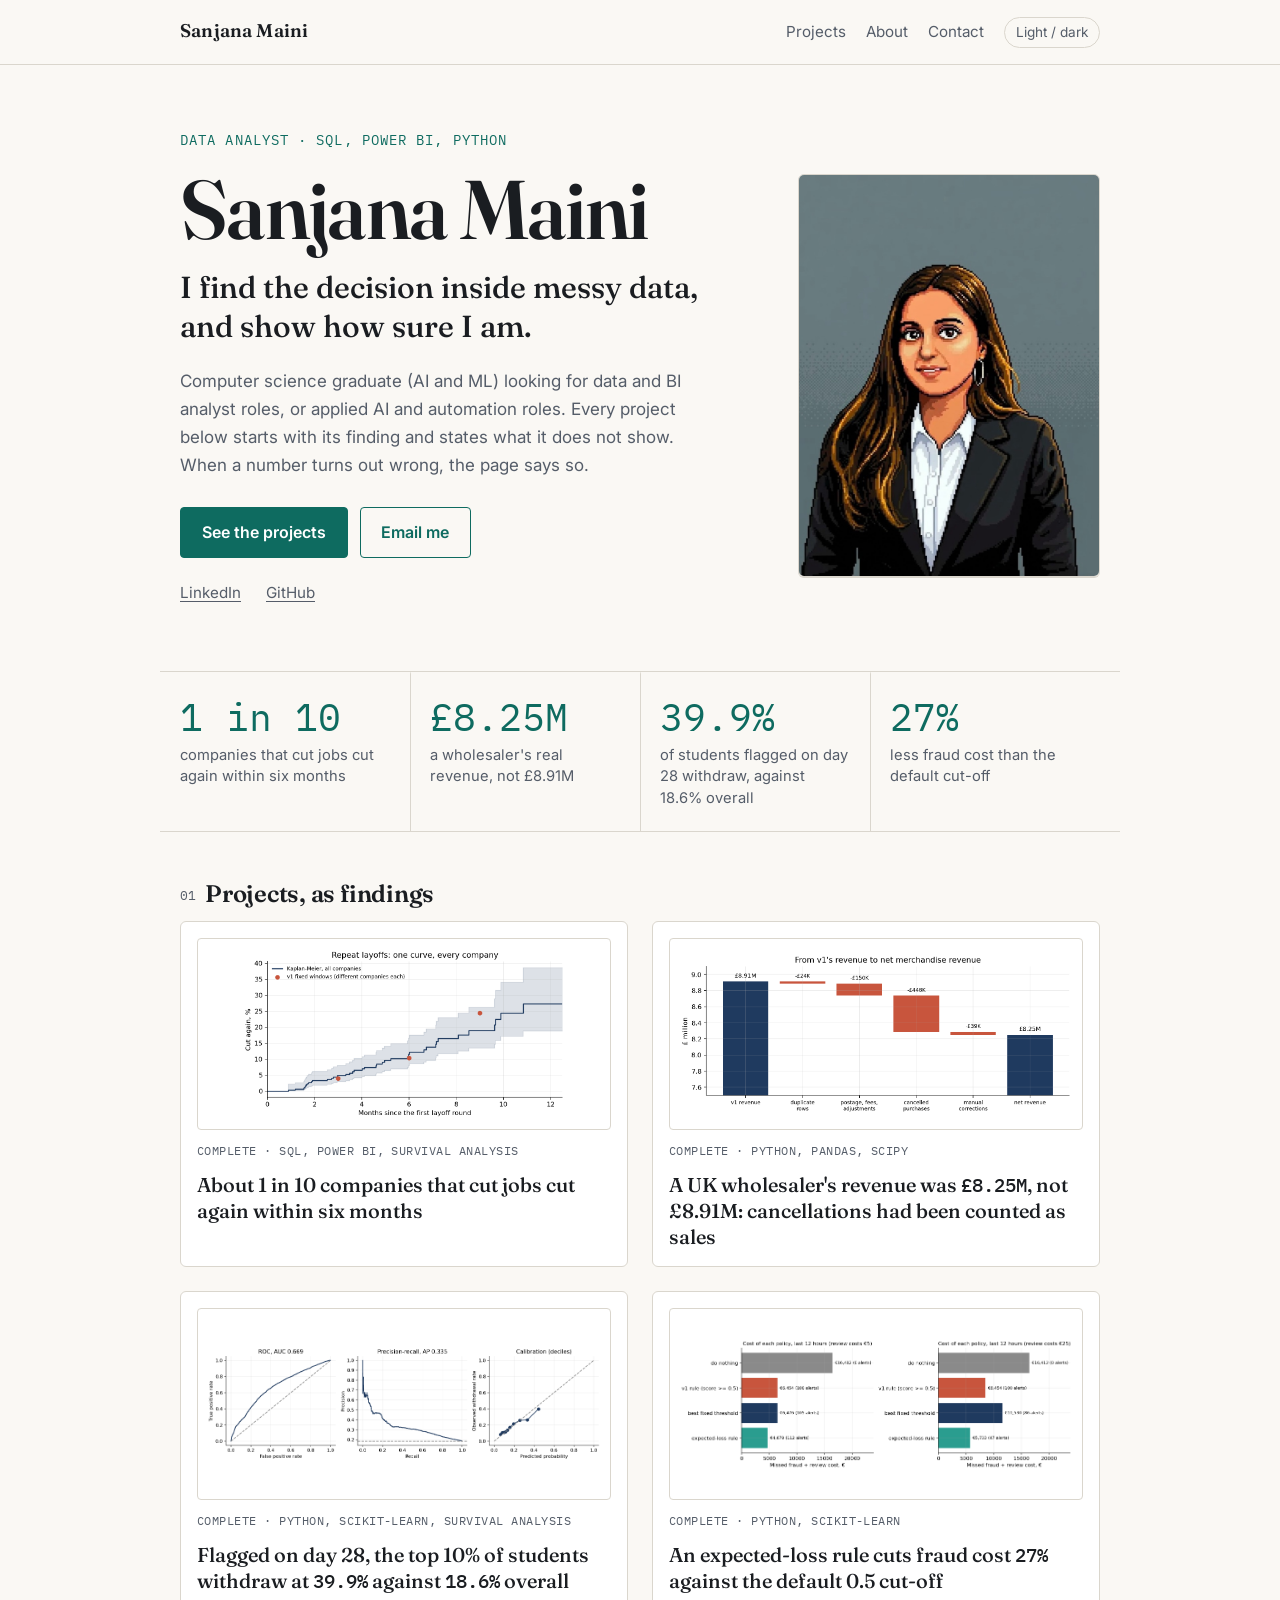
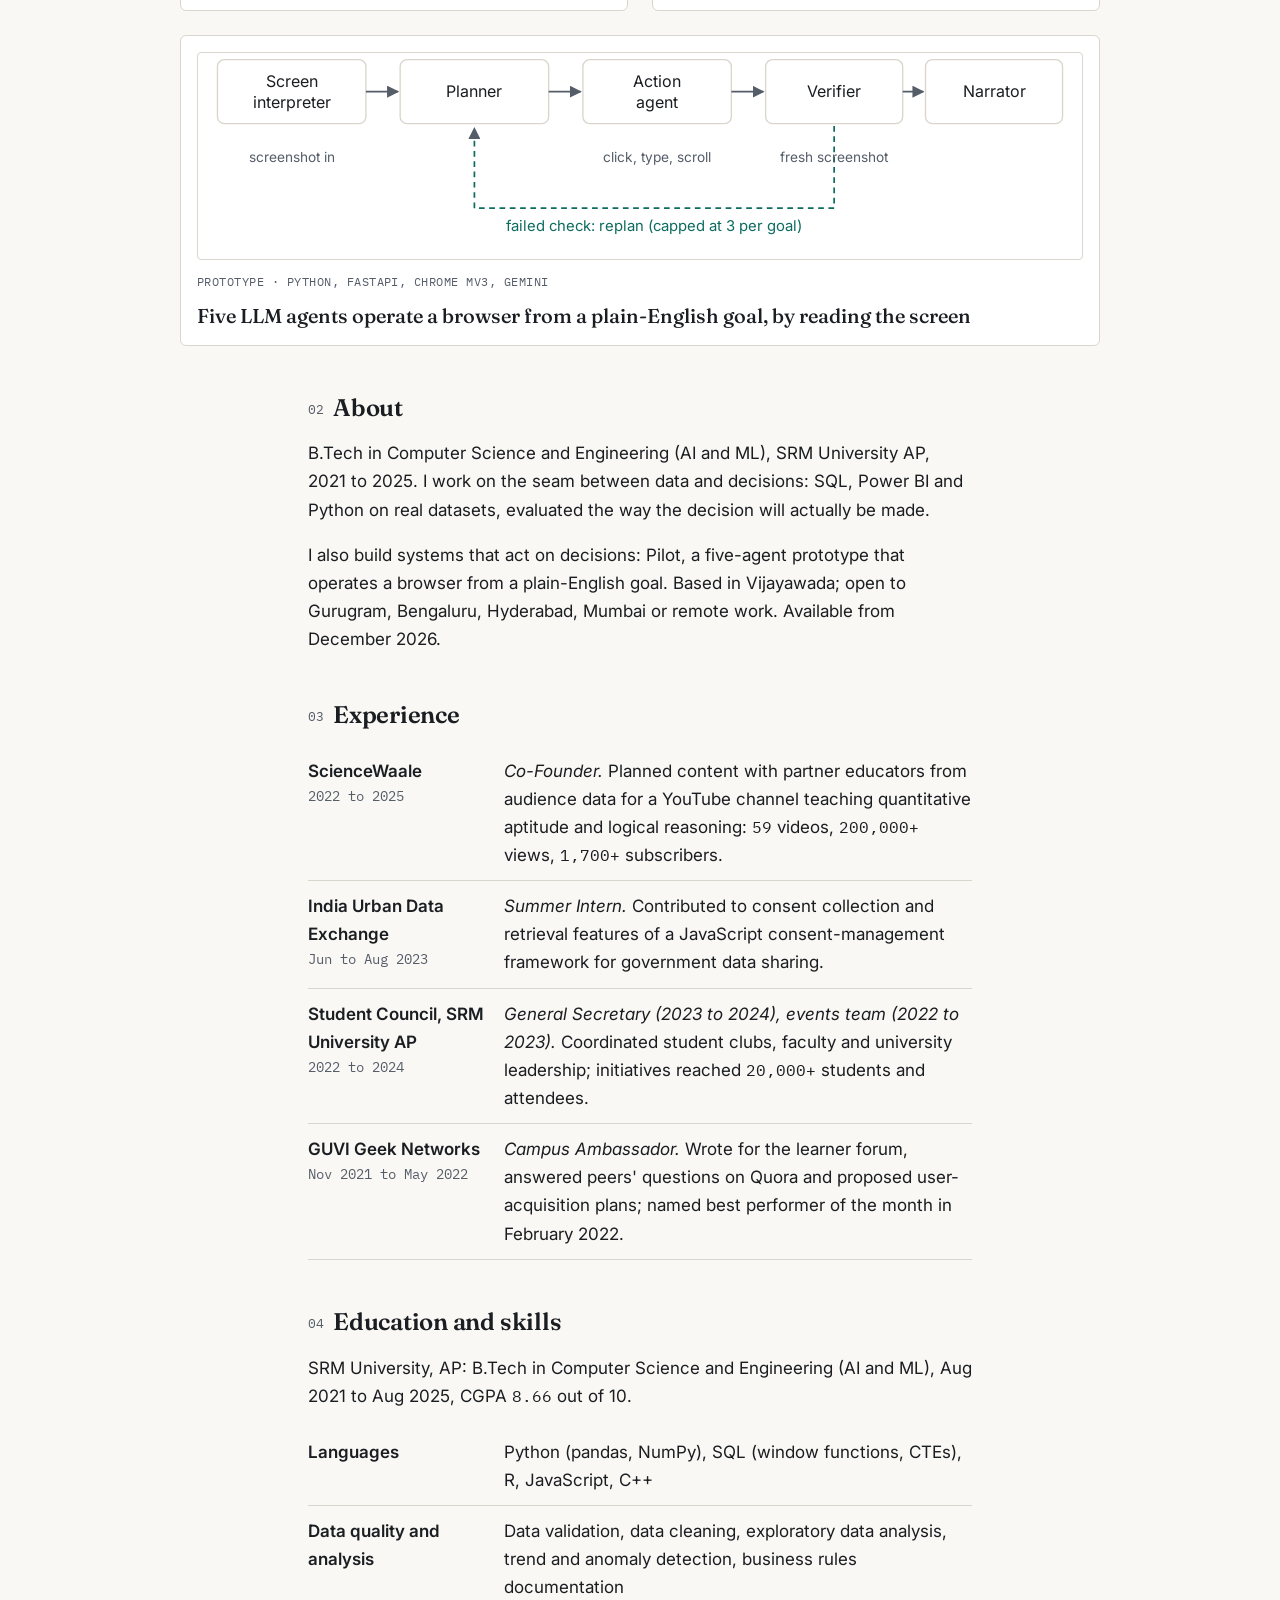
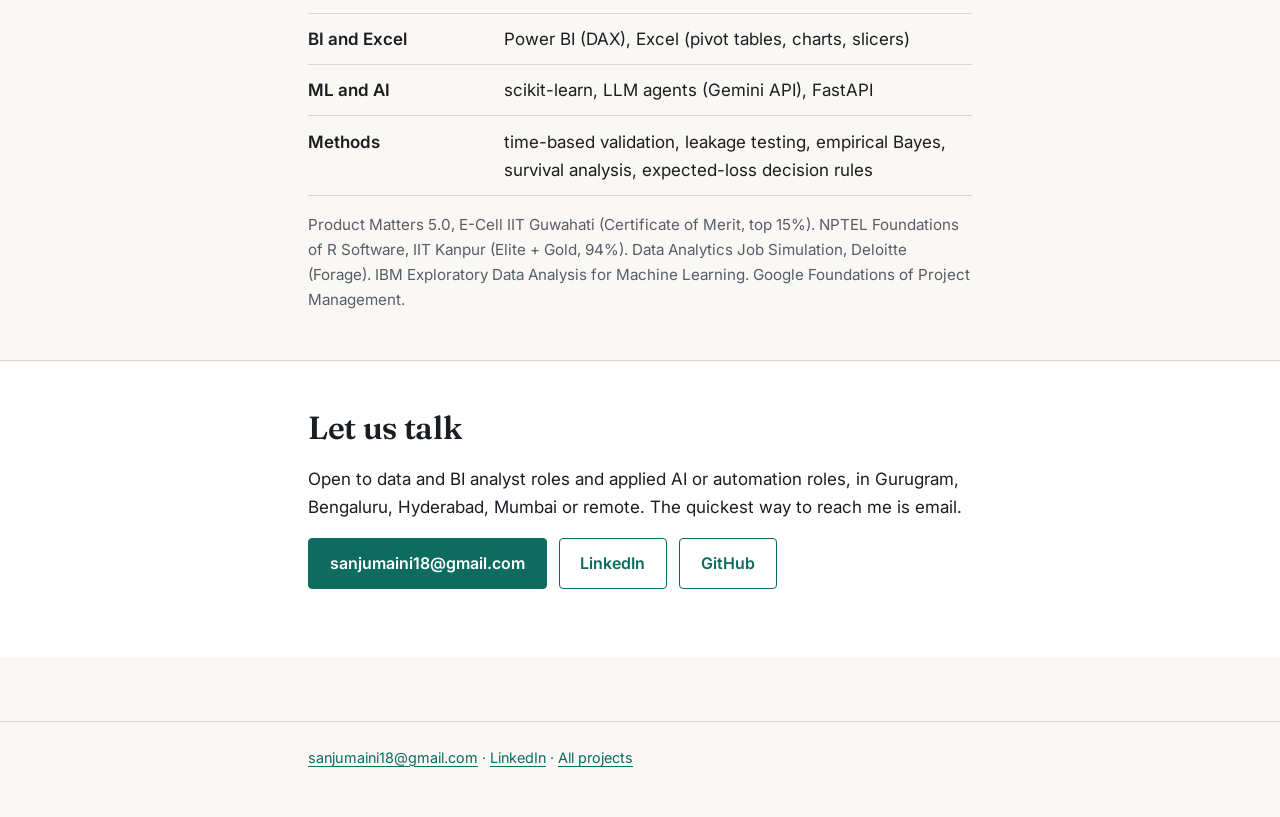
==== commit a3d0dc5c: "Home redesign: hero with portrait, headline findings strip, project cards with real figures, closing" ====
--- a/index.html
+++ b/index.html
@@ -19,24 +19,63 @@
 <link rel="preconnect" href="https://fonts.googleapis.com"><link rel="preconnect" href="https://fonts.gstatic.com" crossorigin>
 <link href="https://fonts.googleapis.com/css2?family=Fraunces:opsz,wght@9..144,500;9..144,600&family=Inter:wght@400;500;600&family=IBM+Plex+Mono:wght@400;500&display=swap" rel="stylesheet">
 <link rel="stylesheet" href="assets/style.css">
+<script async src="https://www.googletagmanager.com/gtag/js?id=G-26Z4TV16K4"></script>
+<script>window.dataLayer=window.dataLayer||[];function gtag(){dataLayer.push(arguments)}gtag("js",new Date());gtag("config","G-26Z4TV16K4");</script>
 </head>
 <body>
 <header class="site"><div class="wide">
   <a class="mark" href="./">Sanjana Maini</a>
   <nav aria-label="Main"><a href="#projects">Projects</a><a href="#about">About</a><a href="#contact">Contact</a><button class="theme" type="button" id="t" aria-label="Switch light or dark mode">Light / dark</button></nav>
 </div></header>
-<main class="wrap">
-  <h1 class="home">Findings first, with the limits stated</h1>
-  <p class="standfirst">I am a computer science graduate (AI and ML) looking for data and BI analyst roles, or applied AI and automation roles. Each project below starts with its finding, then the question, the data, the method and what it does not show. When a number turns out wrong, the page says so.</p>
+<main>
+<section class="hero wide">
+  <div class="hero-text">
+    <p class="eyebrow">Data analyst · SQL, Power BI, Python</p>
+    <h1>Sanjana Maini</h1>
+    <p class="hero-line">I find the decision inside messy data, and show how sure I am.</p>
+    <p class="hero-p">Computer science graduate (AI and ML) looking for data and BI analyst roles, or applied AI and automation roles. Every project below starts with its finding and states what it does not show. When a number turns out wrong, the page says so.</p>
+    <p class="cta"><a class="btn" href="#projects" data-track="cta_projects">See the projects</a> <a class="btn ghost" href="mailto:sanjumaini18@gmail.com" data-track="email">Email me</a></p>
+    <p class="elsewhere"><a href="https://www.linkedin.com/in/sanjanamaini/" data-track="linkedin" rel="me">LinkedIn</a> <a href="https://github.com/sanjanamaini" data-track="github" rel="me">GitHub</a></p>
+  </div>
+  <figure class="portrait"><img src="assets/me.jpg" width="750" height="1000" alt="Portrait of Sanjana Maini"></figure>
+</section>
+<section class="proof wide" aria-label="Headline findings">
+  <a href="layoff/" data-track="proof" data-project="layoff"><span class="pv">1 in 10</span><span class="pt">companies that cut jobs cut again within six months</span></a>
+  <a href="retail/" data-track="proof" data-project="retail"><span class="pv">£8.25M</span><span class="pt">a wholesaler&#x27;s real revenue, not £8.91M</span></a>
+  <a href="withdrawal/" data-track="proof" data-project="withdrawal"><span class="pv">39.9%</span><span class="pt">of students flagged on day 28 withdraw, against 18.6% overall</span></a>
+  <a href="fraud/" data-track="proof" data-project="fraud"><span class="pv">27%</span><span class="pt">less fraud cost than the default cut-off</span></a>
+</section>
+<div class="wide">
   <h2 id="projects"><span class="n">01</span>Projects, as findings</h2>
-  <table class="hub">
-    <tr><th>Finding</th><th>Status</th><th>Stack</th></tr>
-    <tr><td><a href="layoff/" data-track="project" data-project="layoff">About 1 in 10 companies that cut jobs cut again within six months</a></td><td>Complete</td><td>SQL, Power BI, survival analysis</td></tr>
-    <tr><td><a href="retail/" data-track="project" data-project="retail">A UK wholesaler&#x27;s revenue was <span class="num">£8.25M</span>, not £8.91M: cancellations had been counted as sales</a></td><td>Complete</td><td>Python, pandas, SciPy</td></tr>
-    <tr><td><a href="withdrawal/" data-track="project" data-project="withdrawal">Flagged on day 28, the top 10% of students withdraw at <span class="num">39.9%</span> against <span class="num">18.6%</span> overall</a></td><td>Complete</td><td>Python, scikit-learn, survival analysis</td></tr>
-    <tr><td><a href="fraud/" data-track="project" data-project="fraud">An expected-loss rule cuts fraud cost <span class="num">27%</span> against the default 0.5 cut-off</a></td><td>Complete</td><td>Python, scikit-learn</td></tr>
-    <tr><td><a href="pilot/" data-track="project" data-project="pilot">Five LLM agents operate a browser from a plain-English goal, by reading the screen</a></td><td>Prototype</td><td>Python, FastAPI, Chrome MV3, Gemini</td></tr>
-  </table>
+</div>
+<section class="cards wide">
+  <a class="card-p" href="layoff/" data-track="project" data-project="layoff"><div class="plate"><img src="assets/fig/layoff-km.png" alt="" loading="lazy"></div><span class="meta">Complete &middot; SQL, Power BI, survival analysis</span><span class="ft">About 1 in 10 companies that cut jobs cut again within six months</span></a>
+  <a class="card-p" href="retail/" data-track="project" data-project="retail"><div class="plate"><img src="assets/fig/retail-waterfall.png" alt="" loading="lazy"></div><span class="meta">Complete &middot; Python, pandas, SciPy</span><span class="ft">A UK wholesaler&#x27;s revenue was <span class="num">£8.25M</span>, not £8.91M: cancellations had been counted as sales</span></a>
+  <a class="card-p" href="withdrawal/" data-track="project" data-project="withdrawal"><div class="plate"><img src="assets/fig/withdrawal-day28.png" alt="" loading="lazy"></div><span class="meta">Complete &middot; Python, scikit-learn, survival analysis</span><span class="ft">Flagged on day 28, the top 10% of students withdraw at <span class="num">39.9%</span> against <span class="num">18.6%</span> overall</span></a>
+  <a class="card-p" href="fraud/" data-track="project" data-project="fraud"><div class="plate"><img src="assets/fig/fraud-policy-costs.png" alt="" loading="lazy"></div><span class="meta">Complete &middot; Python, scikit-learn</span><span class="ft">An expected-loss rule cuts fraud cost <span class="num">27%</span> against the default 0.5 cut-off</span></a>
+  <a class="card-p" href="pilot/" data-track="project" data-project="pilot"><div class="plate diagram-plate"><svg viewBox="0 0 760 250" role="img" aria-labelledby="pt pd" class="diagram">
+<title id="pt">The Pilot agent loop</title>
+<desc id="pd">A goal and a screenshot go to a screen interpreter, then a planner, then an action agent that acts in the browser; a verifier checks a fresh screenshot and either sends the run back to the planner or on to the narrator.</desc>
+<defs><marker id="ar" viewBox="0 0 10 10" refX="9" refY="5" markerWidth="7" markerHeight="7" orient="auto-start-reverse"><path d="M0 0L10 5L0 10z" fill="var(--muted)"/></marker></defs>
+<g font-family="var(--sans)" font-size="14" fill="var(--ink)">
+<g stroke="var(--rule)" fill="var(--surface)" stroke-width="1.2">
+<rect x="10" y="40" width="130" height="56" rx="6"/><rect x="170" y="40" width="130" height="56" rx="6"/>
+<rect x="330" y="40" width="130" height="56" rx="6"/><rect x="490" y="40" width="120" height="56" rx="6"/>
+<rect x="630" y="40" width="120" height="56" rx="6"/></g>
+<g text-anchor="middle"><text x="75" y="64">Screen</text><text x="75" y="82">interpreter</text>
+<text x="235" y="73">Planner</text><text x="395" y="64">Action</text><text x="395" y="82">agent</text>
+<text x="550" y="73">Verifier</text><text x="690" y="73">Narrator</text></g>
+<g stroke="var(--muted)" stroke-width="1.5" fill="none" marker-end="url(#ar)">
+<path d="M140 68H168"/><path d="M300 68H328"/><path d="M460 68H488"/><path d="M610 68H628"/></g>
+<path d="M550 98V170H235V100" stroke="var(--accent)" stroke-width="1.5" fill="none" marker-end="url(#ar)" stroke-dasharray="5 4"/>
+<text x="392" y="190" text-anchor="middle" fill="var(--accent)" font-size="13">failed check: replan (capped at 3 per goal)</text>
+<text x="75" y="130" text-anchor="middle" fill="var(--muted)" font-size="12">screenshot in</text>
+<text x="395" y="130" text-anchor="middle" fill="var(--muted)" font-size="12">click, type, scroll</text>
+<text x="550" y="130" text-anchor="middle" fill="var(--muted)" font-size="12">fresh screenshot</text>
+<text x="10" y="232" fill="var(--muted)" font-size="12">Goal in plain English, in a Chrome side panel. Gemini vision reads every screenshot.</text>
+</g></svg></div><span class="meta">Prototype &middot; Python, FastAPI, Chrome MV3, Gemini</span><span class="ft">Five LLM agents operate a browser from a plain-English goal, by reading the screen</span></a>
+</section>
+<div class="wrap">
   <h2 id="about"><span class="n">02</span>About</h2>
   <p>B.Tech in Computer Science and Engineering (AI and ML), SRM University AP, 2021 to 2025. I work on the seam between data and decisions: SQL, Power BI and Python on real datasets, evaluated the way the decision will actually be made.</p>
   <p>I also build systems that act on decisions: Pilot, a five-agent prototype that operates a browser from a plain-English goal. Based in Vijayawada; open to Gurugram, Bengaluru, Hyderabad, Mumbai or remote work. Available from December 2026.</p>
@@ -57,9 +96,12 @@
     <div><dt>Methods</dt><dd>time-based validation, leakage testing, empirical Bayes, survival analysis, expected-loss decision rules</dd></div>
   </dl>
   <p class="note">Product Matters 5.0, E-Cell IIT Guwahati (Certificate of Merit, top 15%). NPTEL Foundations of R Software, IIT Kanpur (Elite + Gold, 94%). Data Analytics Job Simulation, Deloitte (Forage). IBM Exploratory Data Analysis for Machine Learning. Google Foundations of Project Management.</p>
-  <h2 id="contact"><span class="n">05</span>Contact</h2>
+</div>
+<section class="closing" id="contact"><div class="wrap">
+  <h2>Let us talk</h2>
   <p>Open to data and BI analyst roles and applied AI or automation roles, in Gurugram, Bengaluru, Hyderabad, Mumbai or remote. The quickest way to reach me is email.</p>
-  <p><a href="mailto:sanjumaini18@gmail.com" data-track="email">sanjumaini18@gmail.com</a> &middot; <a href="https://www.linkedin.com/in/sanjanamaini/" data-track="linkedin" rel="me">LinkedIn</a> &middot; <a href="https://github.com/sanjanamaini" data-track="github" rel="me">GitHub</a></p>
+  <p class="cta"><a class="btn" href="mailto:sanjumaini18@gmail.com" data-track="email">sanjumaini18@gmail.com</a> <a class="btn ghost" href="https://www.linkedin.com/in/sanjanamaini/" data-track="linkedin" rel="me">LinkedIn</a> <a class="btn ghost" href="https://github.com/sanjanamaini" data-track="github" rel="me">GitHub</a></p>
+</div></section>
 </main>
 <footer class="site"><div class="wrap">
   <a href="mailto:sanjumaini18@gmail.com" data-track="email">sanjumaini18@gmail.com</a> &middot;
--- a/assets/style.css
+++ b/assets/style.css
@@ -90,3 +90,44 @@
   table.hub td:nth-child(2),table.hub td:nth-child(3){display:inline;font-size:.85rem;color:var(--muted);font-family:var(--mono)}
   table.hub td:nth-child(2)::after{content:" \00b7 "}
 }
+
+/* ---- home redesign ---- */
+.hero{display:grid;grid-template-columns:1.3fr .7fr;gap:3.5rem;align-items:center;padding-top:4rem;padding-bottom:3rem}
+.eyebrow{font-family:var(--mono);font-size:.85rem;letter-spacing:.08em;text-transform:uppercase;color:var(--accent);margin:0 0 1rem}
+.hero h1{font-size:clamp(3rem,8vw,5.2rem);line-height:1.02;margin:0 0 1rem;letter-spacing:-.02em}
+.hero-line{font-family:var(--serif);font-size:clamp(1.4rem,3vw,1.9rem);line-height:1.3;margin:0 0 1.25rem;font-weight:500}
+.hero-p{color:var(--muted);max-width:34rem;margin:0 0 1.75rem}
+.cta{display:flex;flex-wrap:wrap;gap:.75rem;margin:0 0 1.25rem}
+.btn{display:inline-block;background:var(--accent);color:var(--on-accent);text-decoration:none;padding:.7rem 1.3rem;border-radius:4px;font-weight:600;font-size:1rem;border:1px solid var(--accent)}
+.btn:hover{filter:brightness(1.1)}
+.btn.ghost{background:transparent;color:var(--accent)}
+.elsewhere a{margin-right:1.25rem;color:var(--muted);font-size:.95rem}
+.portrait{margin:0}
+.portrait img{display:block;width:100%;height:auto;border-radius:6px;border:1px solid var(--rule);box-shadow:0 1px 0 var(--rule)}
+.proof{display:grid;grid-template-columns:repeat(4,1fr);gap:0;border-top:1px solid var(--rule);border-bottom:1px solid var(--rule);margin-bottom:1rem}
+.proof a{display:block;padding:1.4rem 1.2rem 1.4rem 0;text-decoration:none;color:var(--ink);border-top:3px solid transparent;margin-top:-1px}
+.proof a+a{padding-left:1.2rem;border-left:1px solid var(--rule)}
+.proof a:hover{border-top-color:var(--accent)}
+.pv{display:block;font-family:var(--mono);font-size:clamp(1.7rem,3.4vw,2.4rem);color:var(--accent);line-height:1.1;margin-bottom:.4rem}
+.pt{display:block;font-size:.92rem;line-height:1.45;color:var(--muted)}
+.cards{display:grid;grid-template-columns:repeat(2,1fr);gap:1.5rem;margin-bottom:1rem}
+.card-p{display:flex;flex-direction:column;gap:.7rem;text-decoration:none;color:var(--ink);padding:1rem;background:var(--surface);border:1px solid var(--rule);border-radius:6px}
+.card-p:hover{border-color:var(--accent)}
+.card-p .plate{background:#fff;border:1px solid var(--rule);border-radius:4px;height:12rem;display:flex;align-items:center;justify-content:center;padding:.5rem;overflow:hidden}
+.card-p .plate img{max-width:100%;max-height:100%;width:auto;height:auto}
+.card-p .diagram-plate{background:var(--surface)}
+.card-p .meta{font-family:var(--mono);font-size:.75rem;letter-spacing:.04em;color:var(--muted);text-transform:uppercase}
+.card-p .ft{font-family:var(--serif);font-size:1.25rem;line-height:1.3;font-weight:500}
+.card-p:hover .ft{color:var(--accent)}
+.closing{background:var(--surface);border-top:1px solid var(--rule);margin-top:3rem;padding:3rem 0}
+.closing h2{margin-top:0;font-size:2rem}
+@media (max-width:820px){
+  .hero{grid-template-columns:1fr;gap:2rem;padding-top:2rem}
+  .portrait{max-width:15rem;order:-1}
+  .proof{grid-template-columns:1fr 1fr}
+  .proof a:nth-child(3){padding-left:0;border-left:0}
+  .proof a:nth-child(n+3){border-top:1px solid var(--rule)}
+  .cards{grid-template-columns:1fr}
+}
+.card-p:last-child:nth-child(odd){grid-column:1/-1}
+.card-p:last-child:nth-child(odd) .plate{height:13rem}
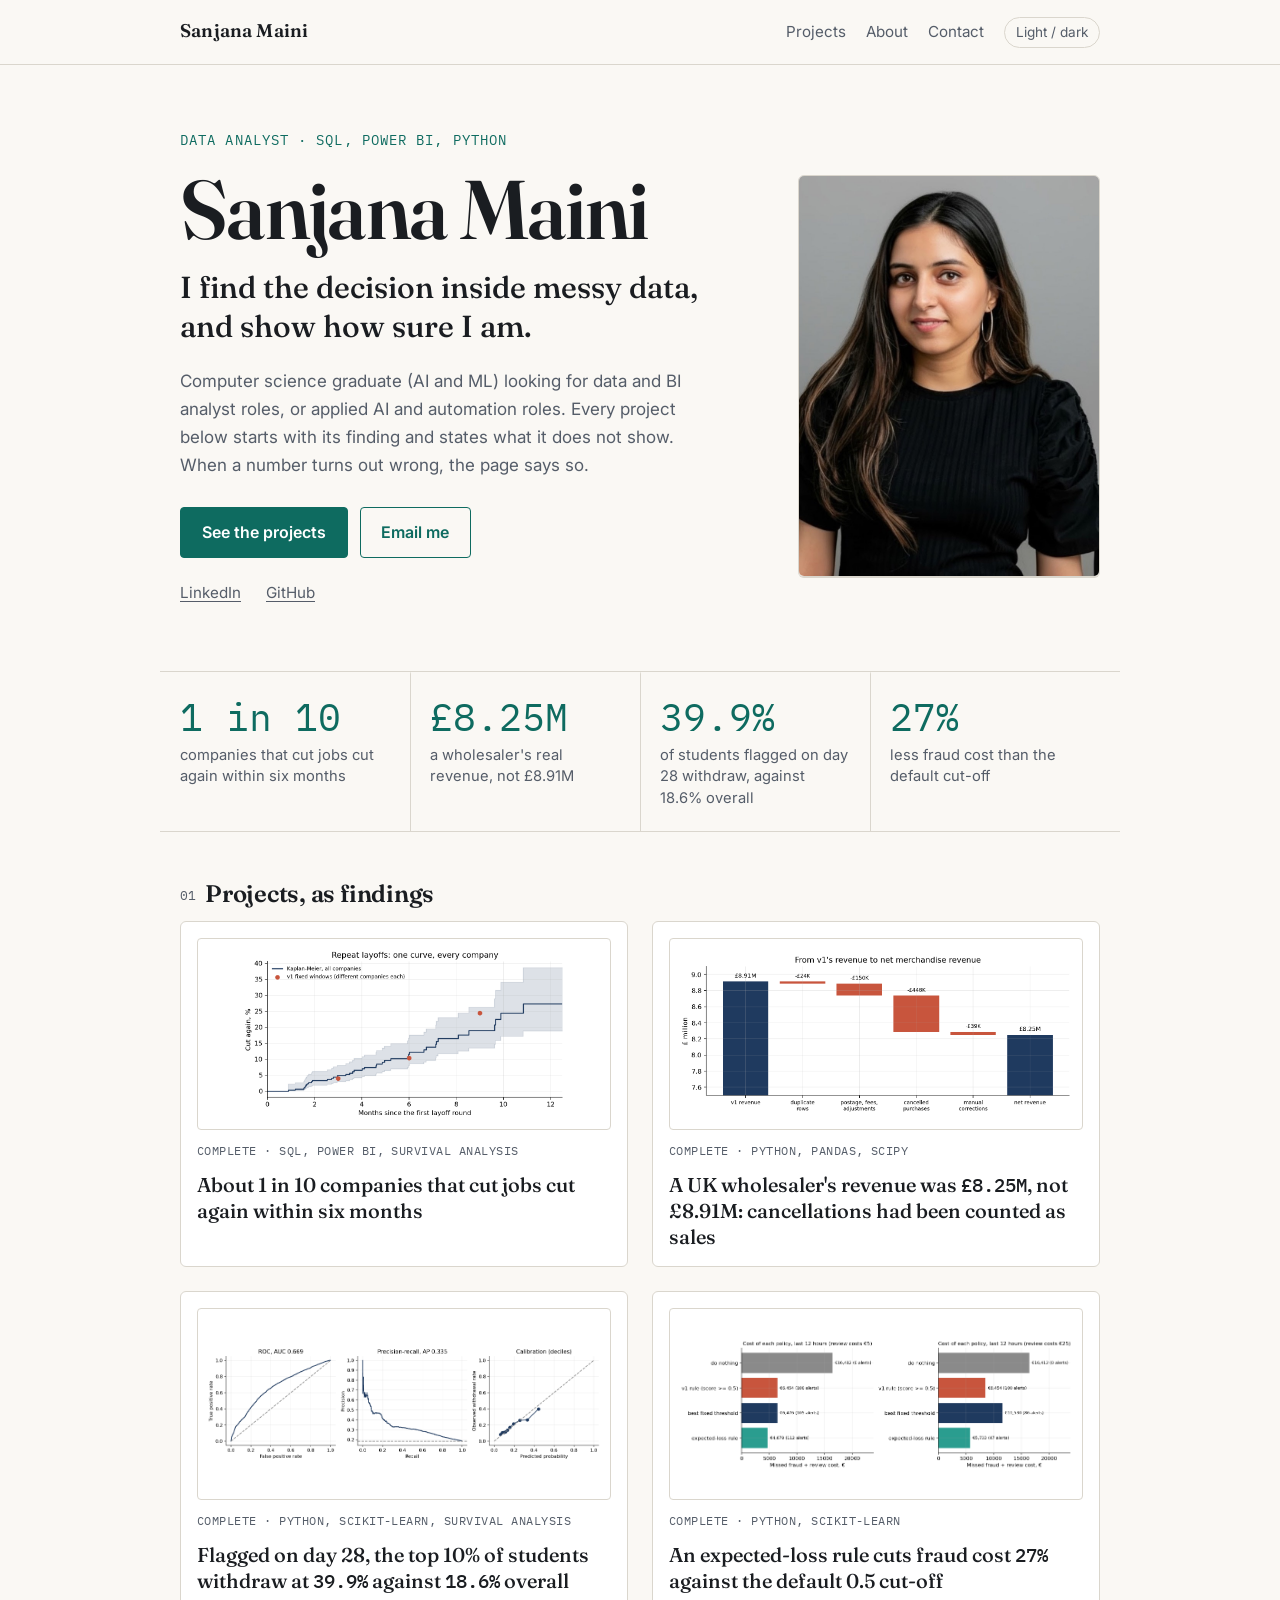
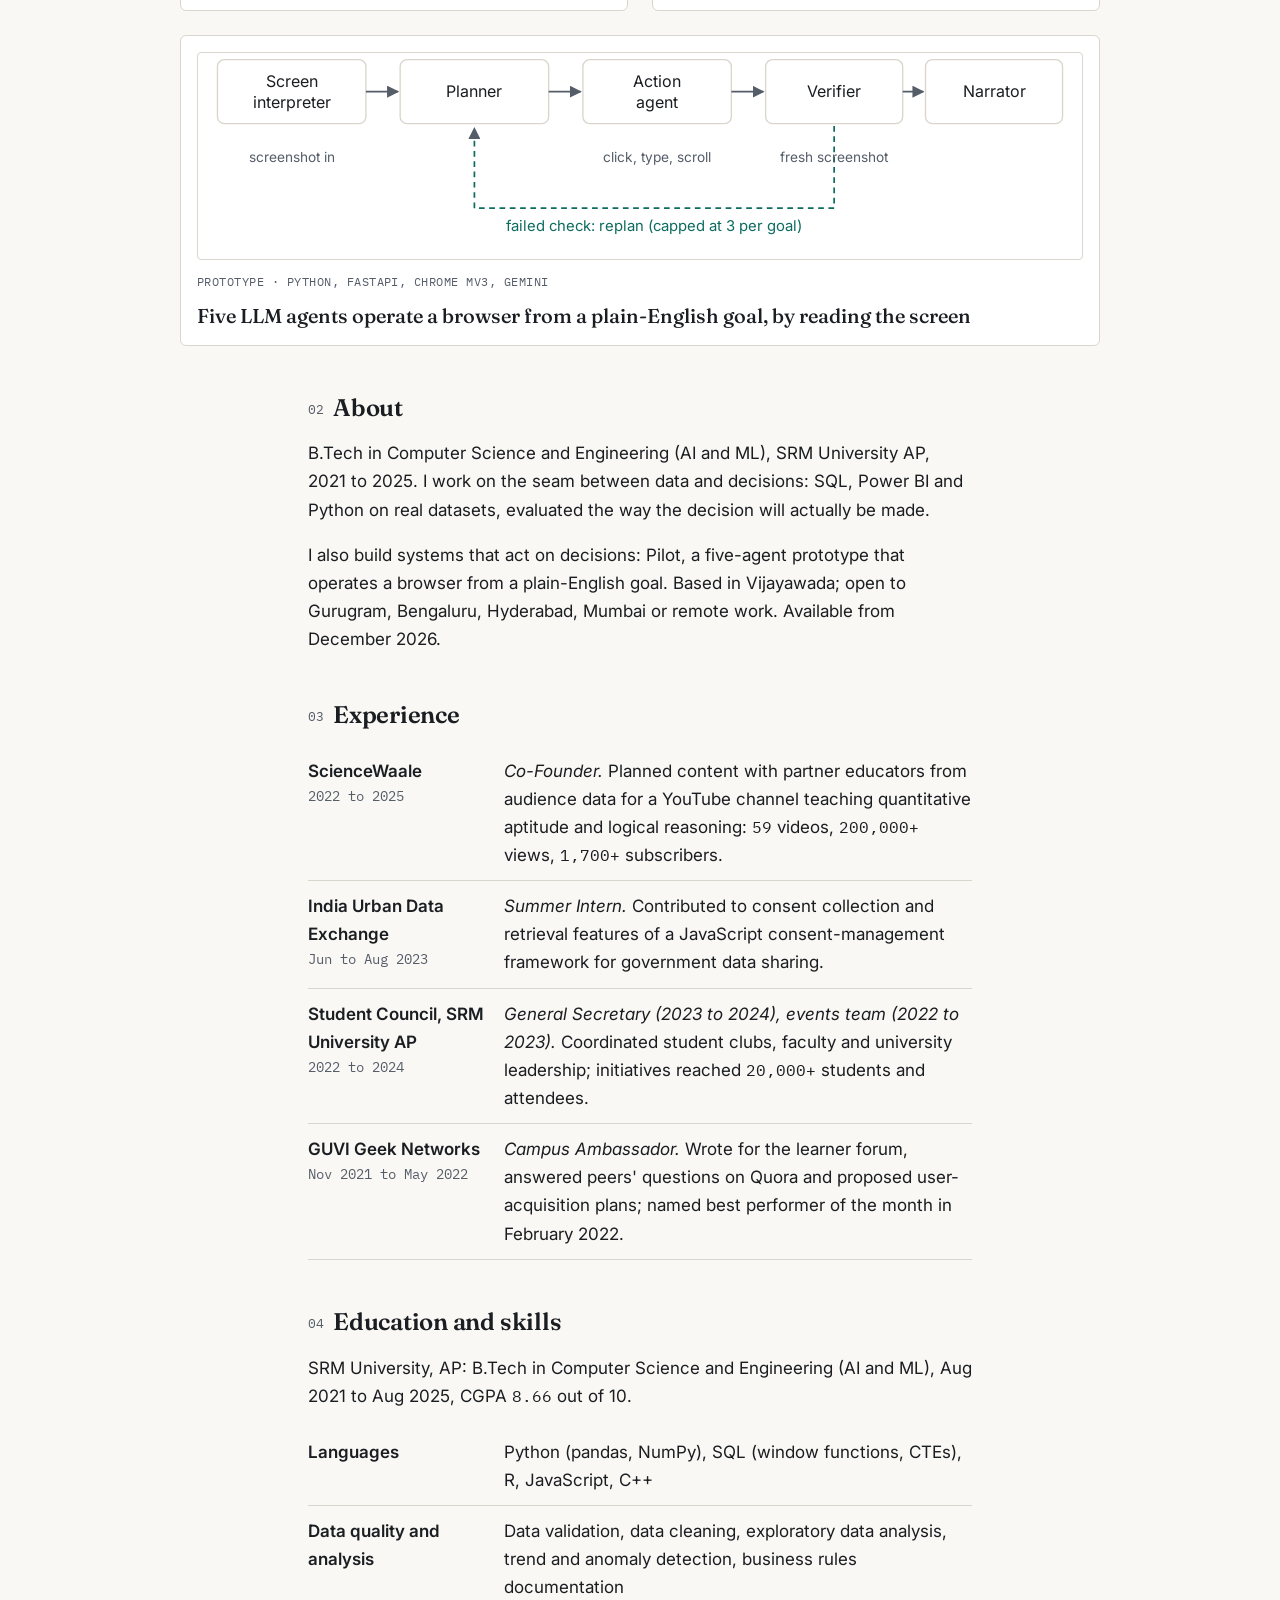
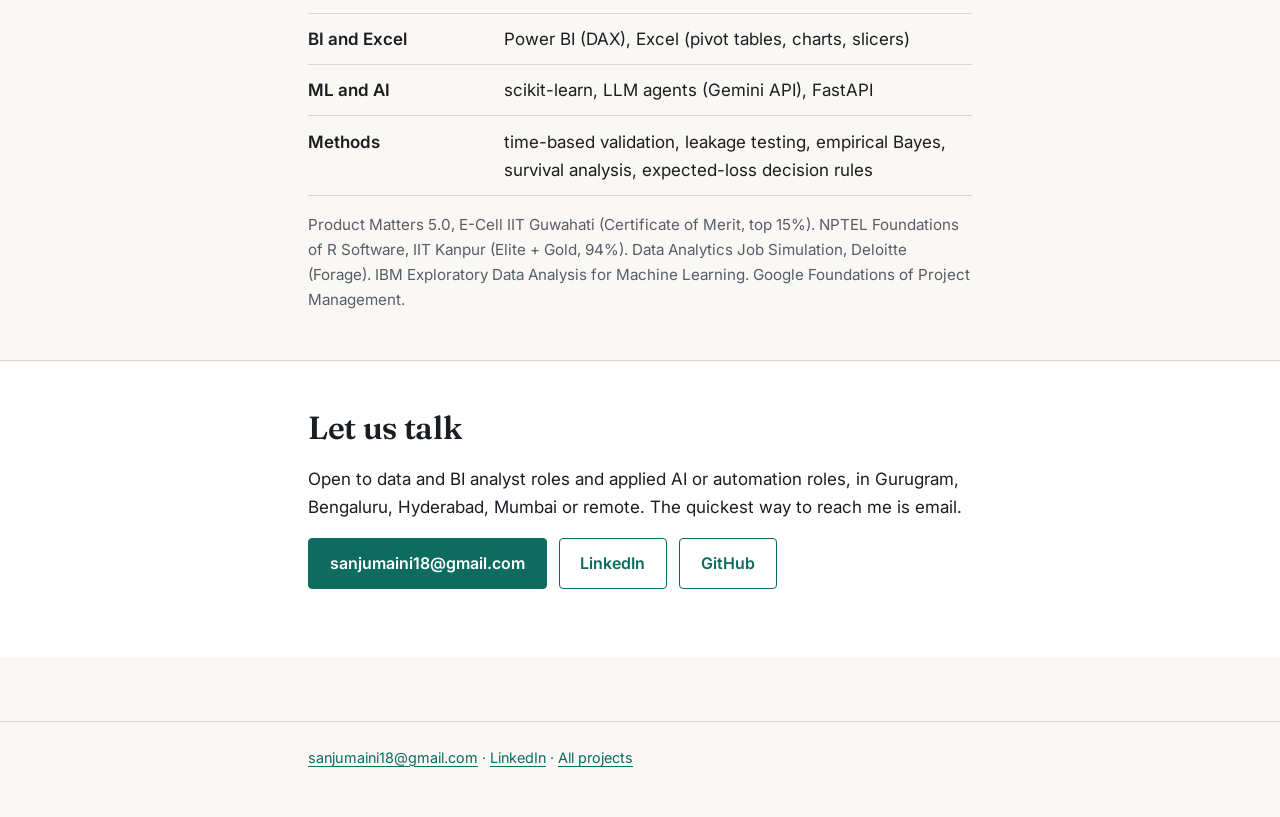
==== commit 7902929b: "Home: use her profile photo; shorter preview-card headline" ====
--- a/index.html
+++ b/index.html
@@ -37,7 +37,7 @@
     <p class="cta"><a class="btn" href="#projects" data-track="cta_projects">See the projects</a> <a class="btn ghost" href="mailto:sanjumaini18@gmail.com" data-track="email">Email me</a></p>
     <p class="elsewhere"><a href="https://www.linkedin.com/in/sanjanamaini/" data-track="linkedin" rel="me">LinkedIn</a> <a href="https://github.com/sanjanamaini" data-track="github" rel="me">GitHub</a></p>
   </div>
-  <figure class="portrait"><img src="assets/me.jpg" width="750" height="1000" alt="Portrait of Sanjana Maini"></figure>
+  <figure class="portrait"><img src="assets/me.jpg" width="780" height="1040" alt="Portrait of Sanjana Maini"></figure>
 </section>
 <section class="proof wide" aria-label="Headline findings">
   <a href="layoff/" data-track="proof" data-project="layoff"><span class="pv">1 in 10</span><span class="pt">companies that cut jobs cut again within six months</span></a>
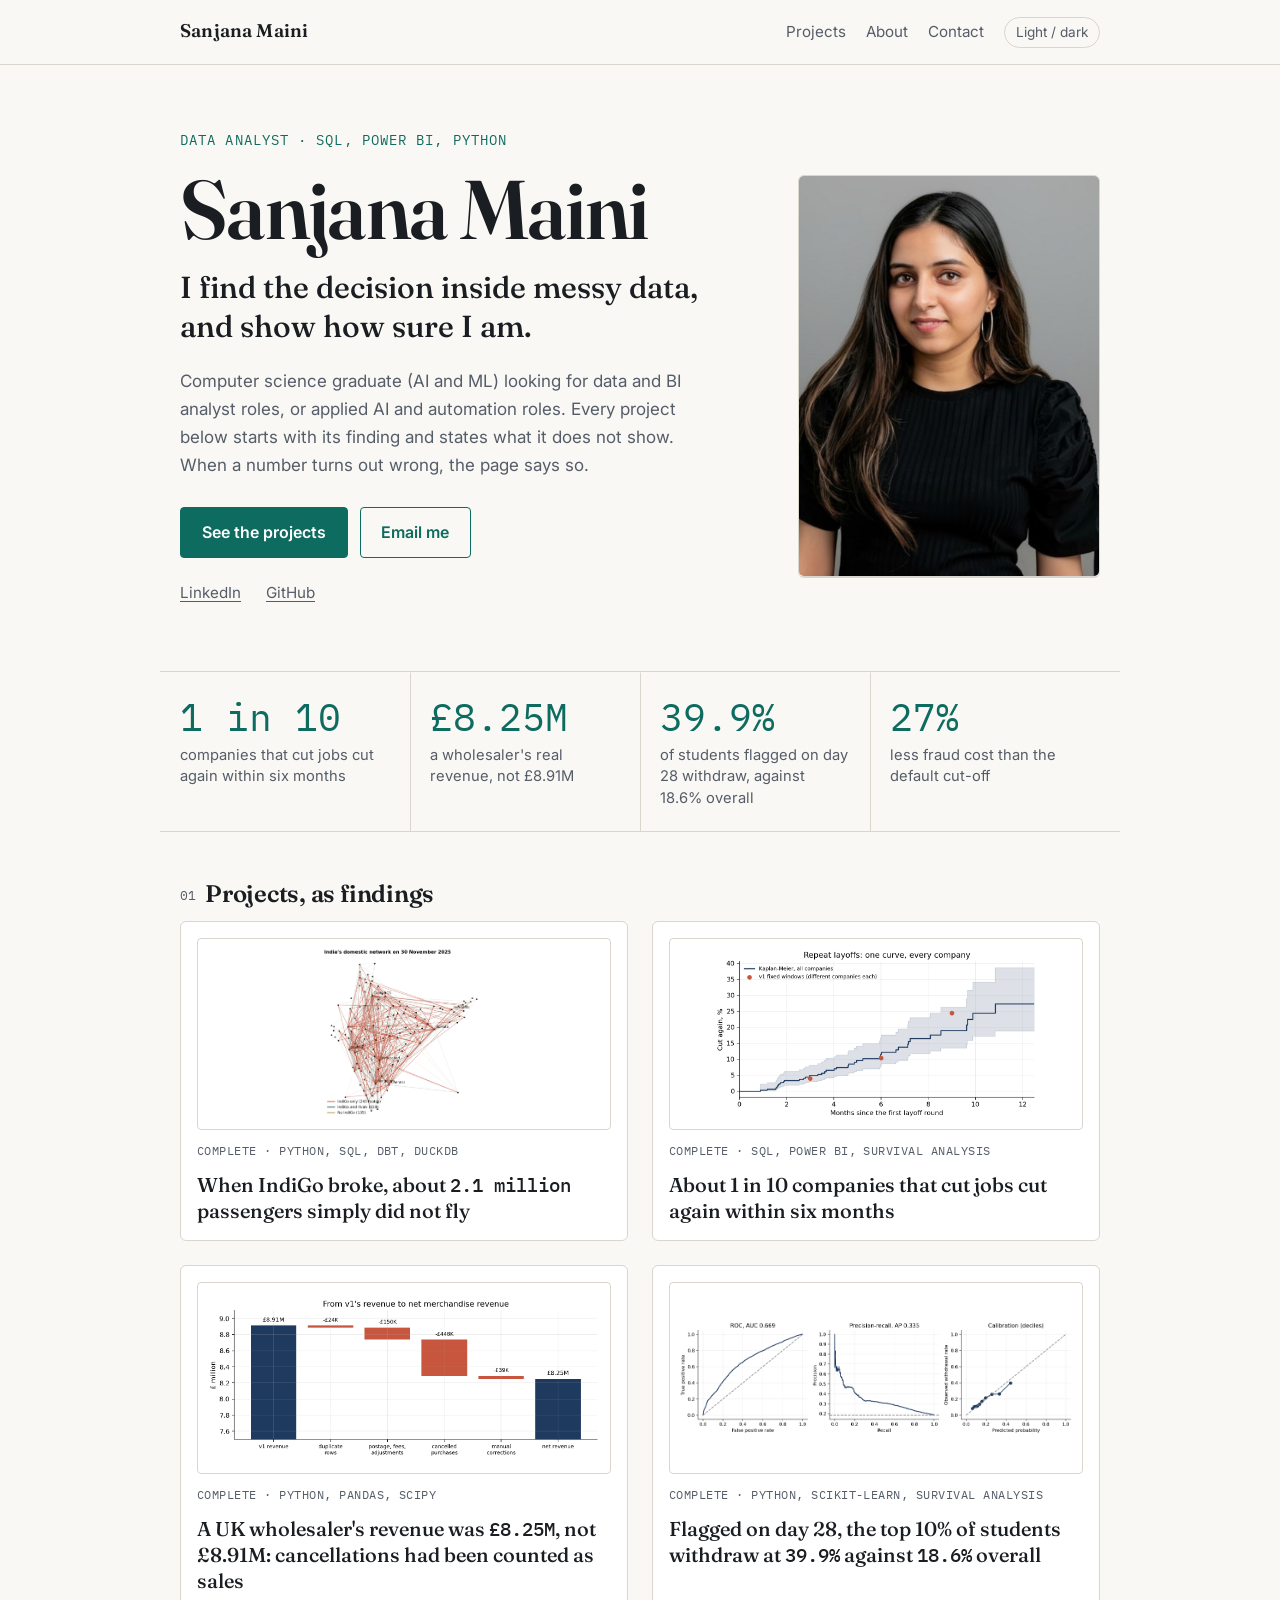
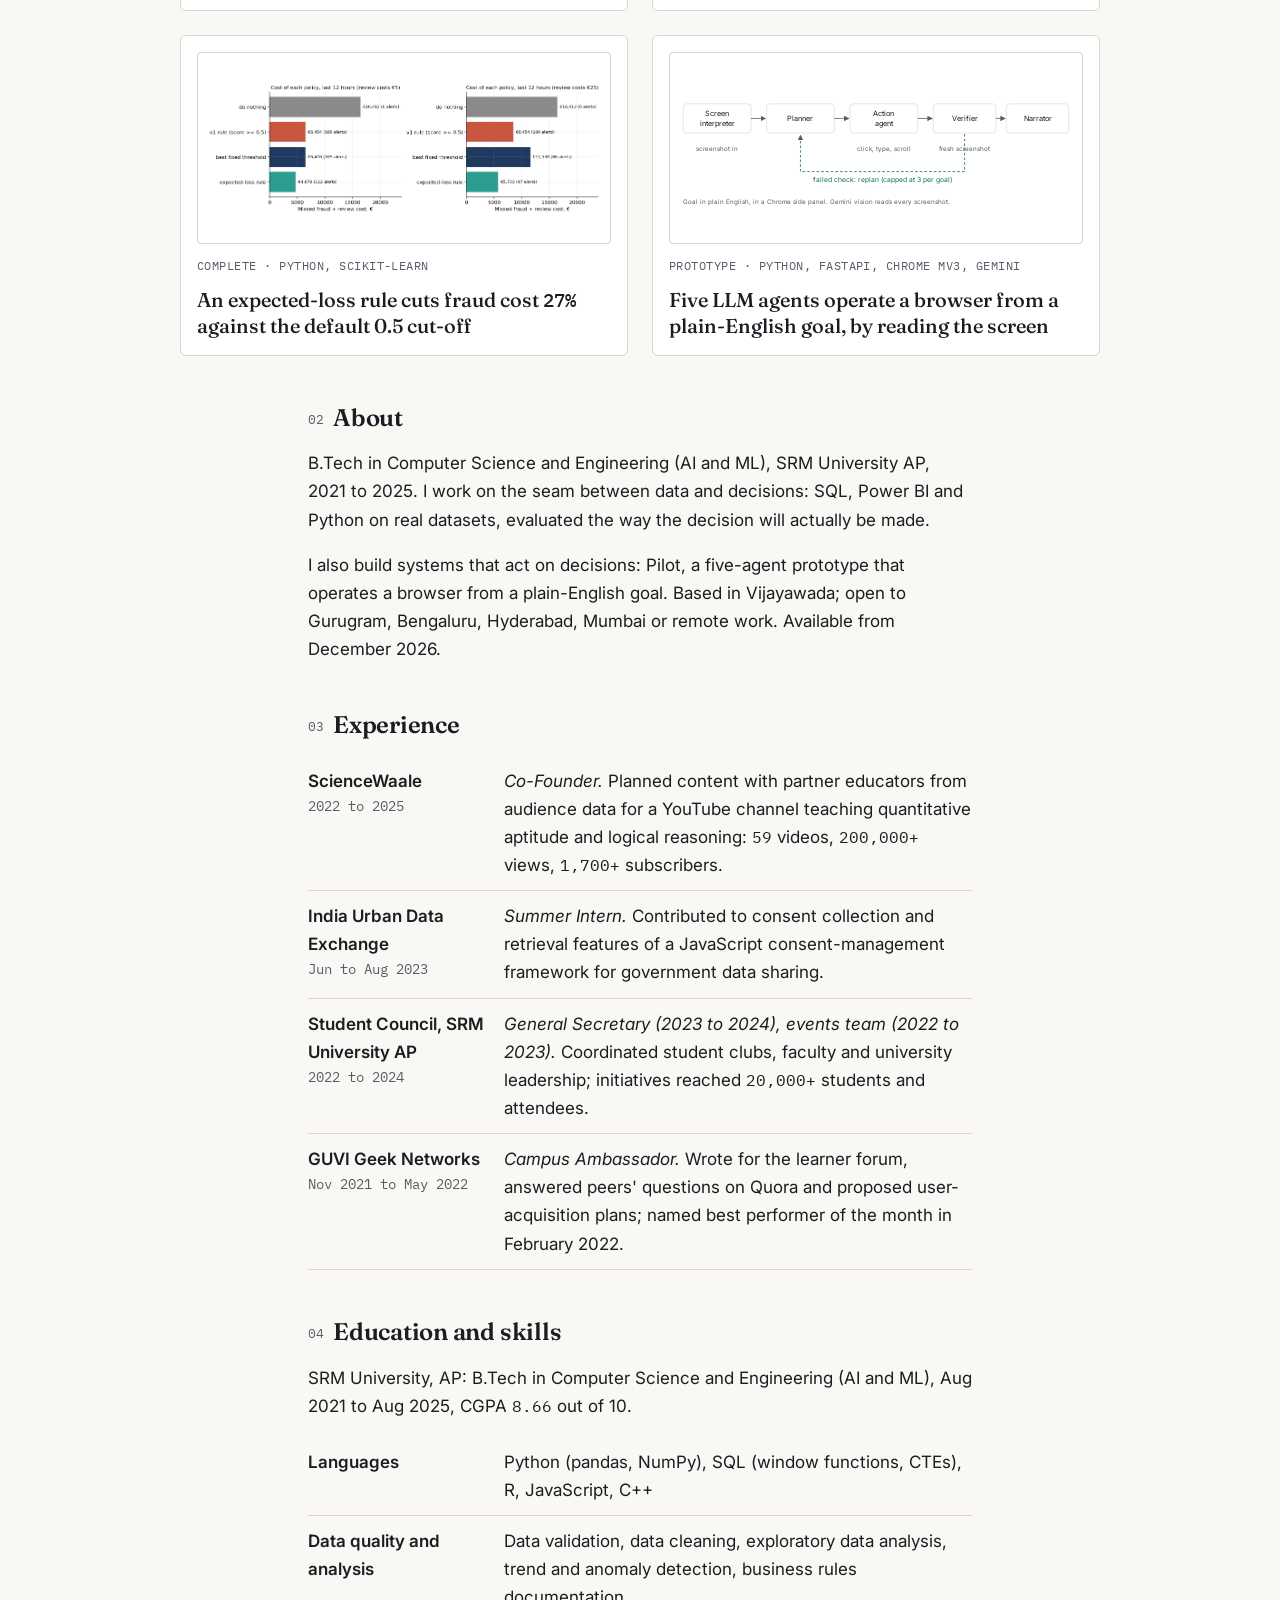
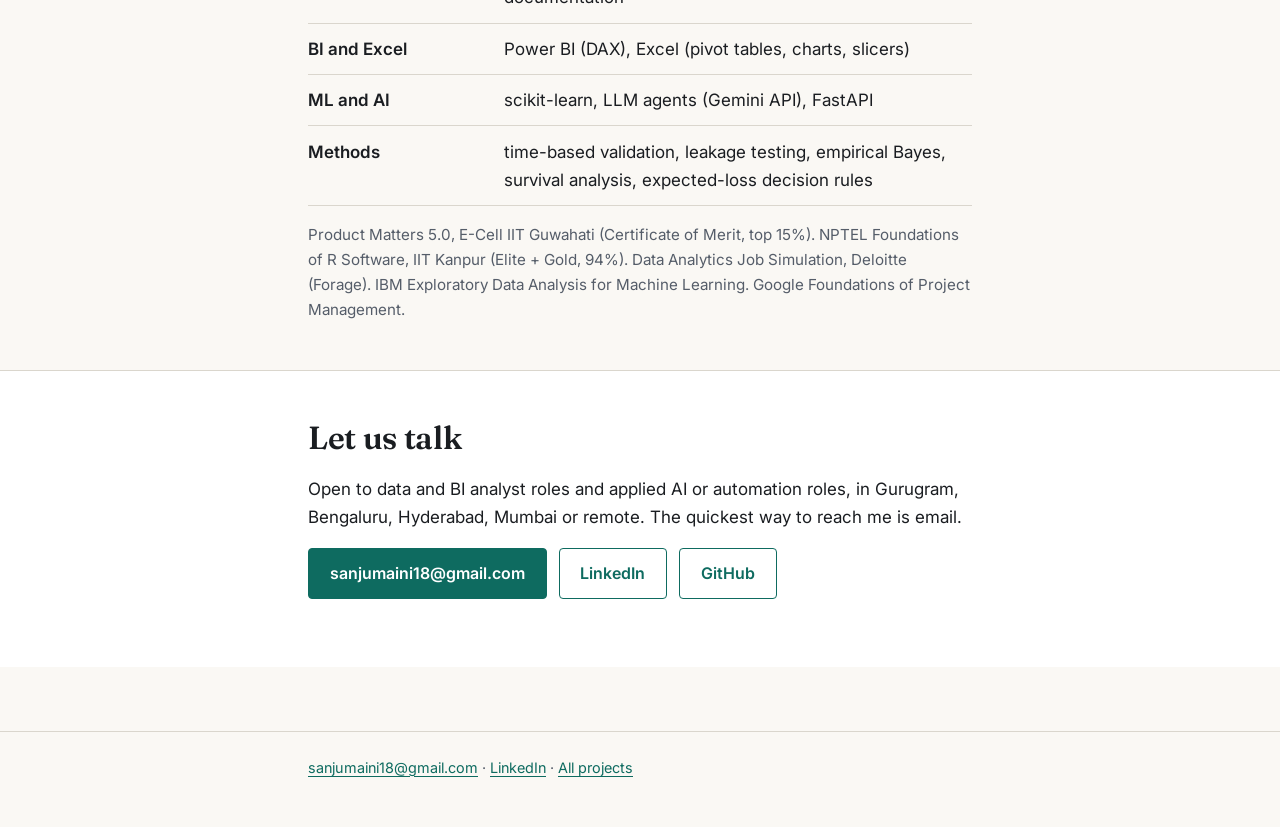
==== commit 967ff3cb: "Add the IndiGo study page (When IndiGo broke): findings, figures, report and memo PDFs; 16 number ch" ====
--- a/index.html
+++ b/index.html
@@ -49,6 +49,7 @@
   <h2 id="projects"><span class="n">01</span>Projects, as findings</h2>
 </div>
 <section class="cards wide">
+  <a class="card-p" href="indigo/" data-track="project" data-project="indigo"><div class="plate"><img src="assets/fig/indigo-map.png" alt="" loading="lazy"></div><span class="meta">Complete &middot; Python, SQL, dbt, DuckDB</span><span class="ft">When IndiGo broke, about <span class="num">2.1 million</span> passengers simply did not fly</span></a>
   <a class="card-p" href="layoff/" data-track="project" data-project="layoff"><div class="plate"><img src="assets/fig/layoff-km.png" alt="" loading="lazy"></div><span class="meta">Complete &middot; SQL, Power BI, survival analysis</span><span class="ft">About 1 in 10 companies that cut jobs cut again within six months</span></a>
   <a class="card-p" href="retail/" data-track="project" data-project="retail"><div class="plate"><img src="assets/fig/retail-waterfall.png" alt="" loading="lazy"></div><span class="meta">Complete &middot; Python, pandas, SciPy</span><span class="ft">A UK wholesaler&#x27;s revenue was <span class="num">£8.25M</span>, not £8.91M: cancellations had been counted as sales</span></a>
   <a class="card-p" href="withdrawal/" data-track="project" data-project="withdrawal"><div class="plate"><img src="assets/fig/withdrawal-day28.png" alt="" loading="lazy"></div><span class="meta">Complete &middot; Python, scikit-learn, survival analysis</span><span class="ft">Flagged on day 28, the top 10% of students withdraw at <span class="num">39.9%</span> against <span class="num">18.6%</span> overall</span></a>
